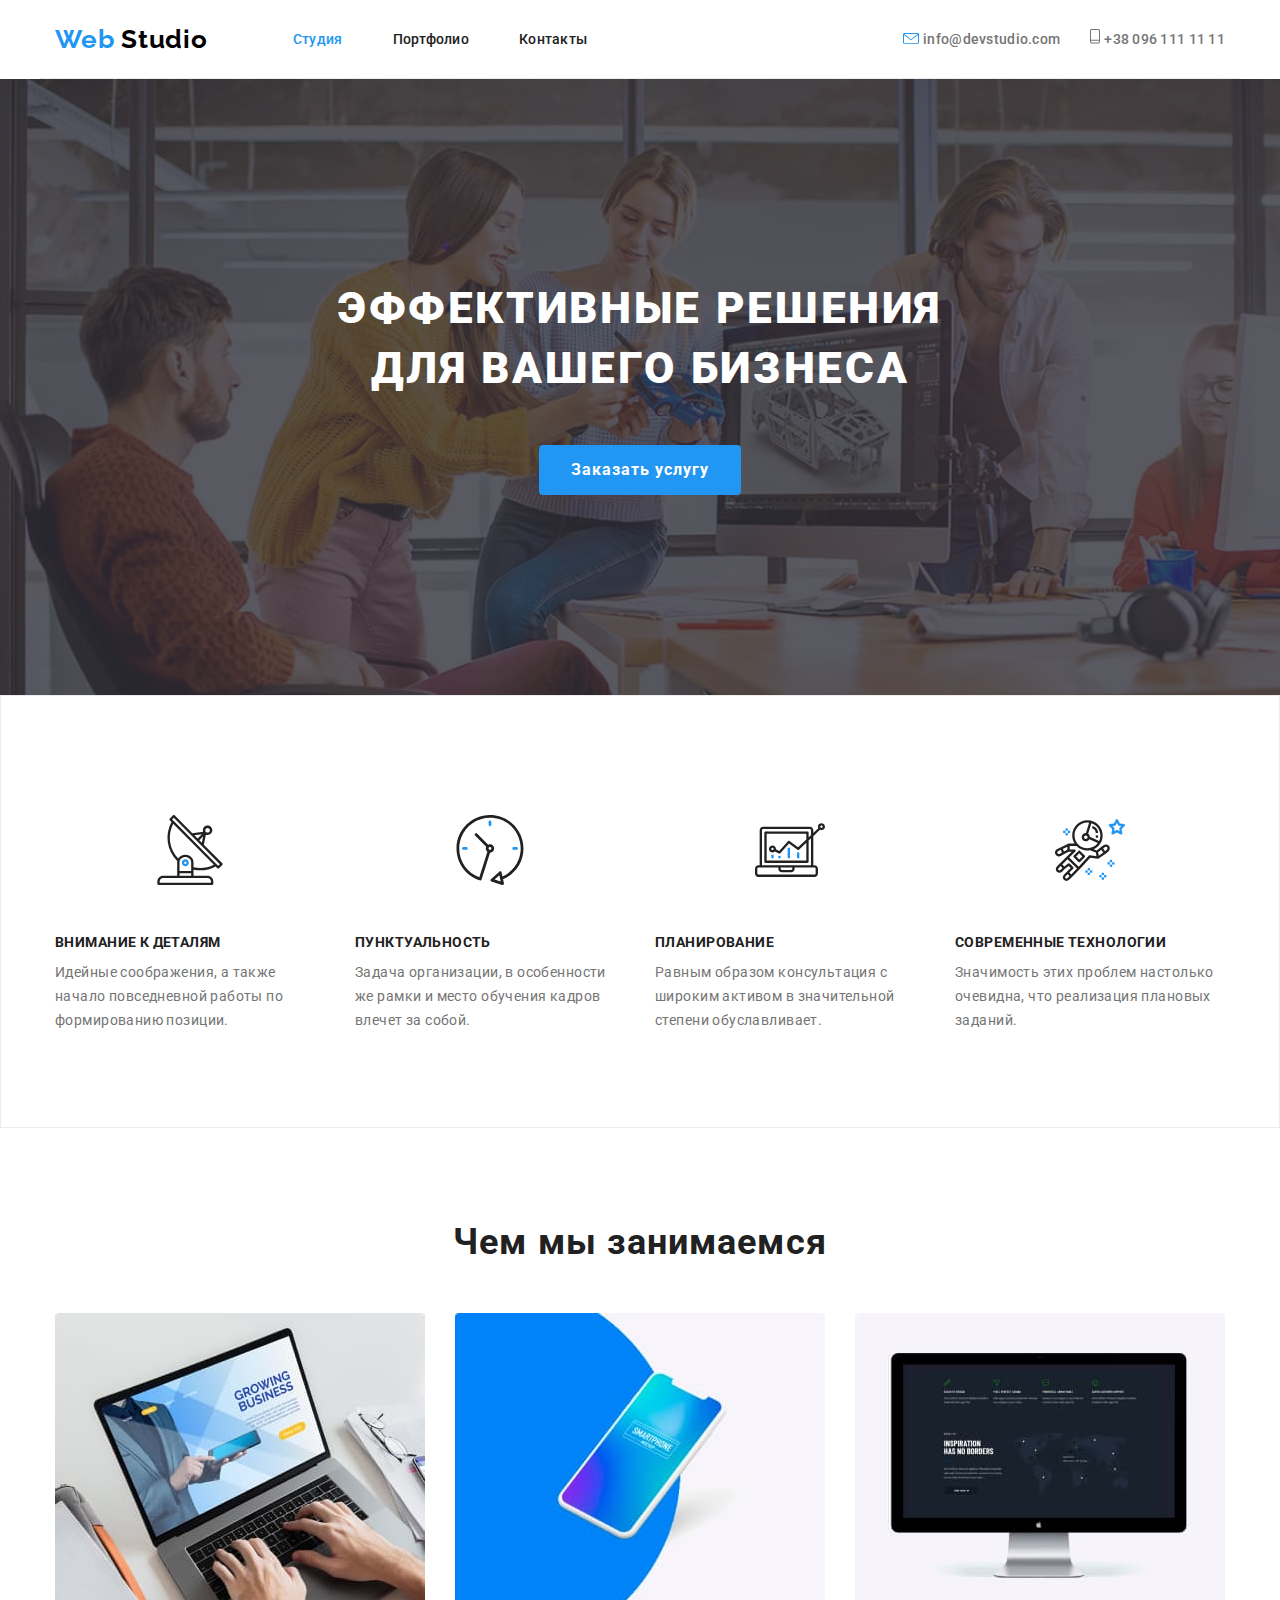
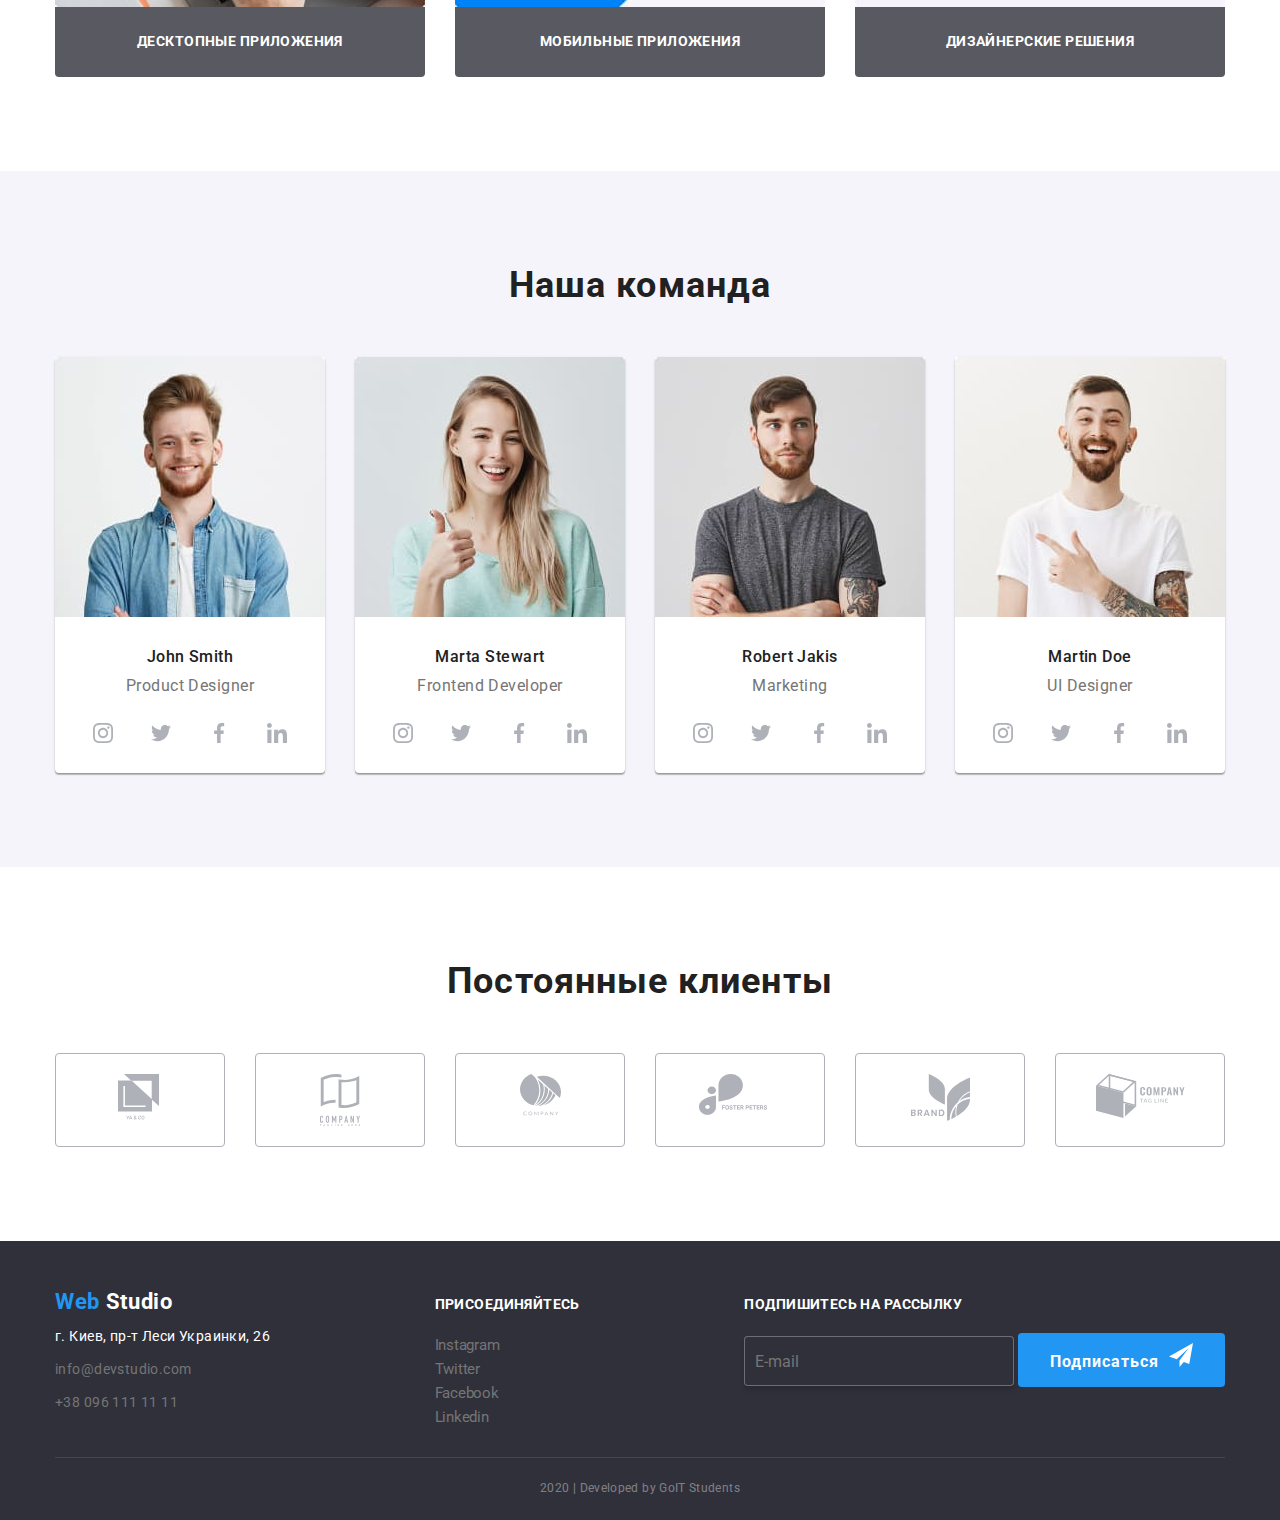
==== index.html @ fcef5c11 "Добавляет файлы" ====
<!DOCTYPE html>
<html lang="ru">
  <head>
    <meta charset="UTF-8" />
    <meta name="viewport" content="width=device-width, initial-scale=1.0" />
    <link
      href="https://fonts.googleapis.com/css2?family=Raleway:wght@700&family=Roboto:wght@400;500;700;900&display=swap"
      rel="stylesheet"
    />
    <link
      rel="stylesheet"
      href="https://cdnjs.cloudflare.com/ajax/libs/modern-normalize/0.6.0/modern-normalize.min.css"
    />
    <link rel="stylesheet" href="./css/common.css" />
    <link rel="stylesheet" href="./css/main.css" />
    <title>goit-markup-hw-02</title>
  </head>
  <body>
    <!-- Шапка сайта -->

    <header class="container page-header">
      <nav class="main-nav">
        <a href="./index.html" class="logo-head link"
          ><span class="logo-web">Web&nbsp</span
          ><span class="logo-nav">Studio</span></a
        >
        <!-- Контейнер с навигацией -->
        <ul class="site-nav list">
          <li class="item">
            <a href="./index.html" class="link current">Студия</a>
          </li>
          <li class="item">
            <a href="./portfolio.html" class="link">Портфолио</a>
          </li>
          <li class="item"><a href="" class="link">Контакты</a></li>
        </ul>
      </nav>

      <!-- Контейнер почта и телефон -->

      <ul class="cont-nav list">
        <li>
          <img src="./img/mailicon.svg" alt="иконка почты" />
          <a href="mailto" class="mail link">info@devstudio.com</a>
        </li>
        <li class="item">
          <img src="./img/phoneicon.svg" alt="иконка телефона" />
          <a href="tel:380961111111" class="phone link">+38 096 111 11 11</a>
        </li>
      </ul>
    </header>

    <main>
      <!-- Герой -->

      <section class="section hero">
        <div class="bg">
        <div class="container">
          <h1 class="hero-title">
            эффективные решения <br />
            для вашего бизнеса
          </h1>
          <a href="" class="button">Заказать услугу</a>
        </div>
      </section>

      <!-- Наши преимущества -->

      <section class="section advantage">
        <div class="container">
          <h2 class="visually-hidden">Наши преимущества</h2>
          <ul class="list">
            <li class="item">
              <img class="img" src="./img/antenna.svg" alt="Иконка антенна" />
              <h3 class="advantage-title">Внимание к деталям</h3>
              <p class="text">
                Идейные соображения, а также начало повседневной работы по
                формированию позиции.
              </p>
            </li>
            <li class="item">
              <img class="img" src="./img/clock.svg" alt="Иконка часы" />
              <h3 class="advantage-title">Пунктуальность</h3>
              <p class="text">
                Задача организации, в особенности же рамки и место обучения
                кадров влечет за собой.
              </p>
            </li>
            <li class="item">
              <img class="img" src="./img/diagram.svg" alt="Иконка диаграмма" />
              <h3 class="advantage-title">Планирование</h3>
              <p class="text">
                Равным образом консультация с широким активом в значительной
                степени обуславливает.
              </p>
            </li>
            <li class="item">
              <img class="img" src="./img/astronaut.svg" alt="Иконка астронавт" />
              <h3 class="advantage-title">Современные технологии</h3>
              <p class="text">
                Значимость этих проблем настолько очевидна, что реализация
                плановых заданий.
              </p>
            </li>
          </ul>
        </div>
        </div>
      </section>

      <!-- Чем мы занимаемся -->

      <section class="section doing">
        <div class="container doing">
          <h2>Чем мы занимаемся</h2>
          <ul class="list">
            <li class="item">
              <img
                src="./img/nout.jpg"
                alt="Ноутбук"
                width="370"
                height="294"
              />
              <p class="doing-text">Десктопные приложения</p>
            </li>
            <li class="item">
              <img
                src="./img/mobile.jpg"
                alt="Мобильный телефон"
                width="370"
                height="294"
              />
              <p class="doing-text">Мобильные приложения</p>
            </li>
            <li class="item">
              <img
                src="./img/comp.jpg"
                alt="Монитор компьютера"
                width="370"
                height="294"
              />
              <p class="doing-text">Дизайнерские решения</p>
            </li>
          </ul>
        </div>
      </section>

      <!-- Наша команда -->

      <section class="section team">
        <div class="container">
          <h2>Наша команда</h2>
          <ul class="list">
            <!-- John Smith -->
            <li class="item">
              <img
                src="./img/team-card-1.jpg"
                alt="Фото члена команды"
                width="270"
                height="260"
              />
              <h3 class="team-title">John Smith</h3>
              <p class="team-position">Product Designer</p>
              <ul class="list icon">
                <li>
                  <a href="instagram.com">
                    <img class="svg" src="./img/instagram.svg" alt="Иконка Инстаграм" />
                  </a>
                </li>
                <li>
                  <a href="twitter.com">
                    <img class="svg" src="./img/twitter.svg" alt="Иконка Твиттер" />
                  </a>
                </li>
                <li>
                  <a href="facebook.com">
                    <img class="svg" src="./img/facebook.svg" alt="Иконка Фейсбук" />
                  </a>
                </li>
                <li>
                  <a href="linkedin.com">
                    <img class="svg" src="./img/linkedin.svg" alt="Иконка Линкдин" />
                  </a>
                </li>
              </ul>
            </li>

            <!-- Marta Stewart -->
            <li class="item">
              <img
                src="./img/team-card-2.jpg"
                alt="Фото члена команды"
                width="270"
                height="260"
              />
              <h3 class="team-title">Marta Stewart</h3>
              <p class="team-position">Frontend Developer</p>
              <ul class="list icon">
                <li>
                  <a href="instagram.com">
                    <img class="svg" src="./img/instagram.svg" alt="Иконка Инстаграм" />
                  </a>
                </li>
                <li>
                  <a href="twitter.com">
                    <img class="svg" src="./img/twitter.svg" alt="Иконка Твиттер" />
                  </a>
                </li>
                <li>
                  <a href="facebook.com">
                    <img class="svg" src="./img/facebook.svg" alt="Иконка Фейсбук" />
                  </a>
                </li>
                <li>
                  <a href="linkedin.com">
                    <img class="svg" src="./img/linkedin.svg" alt="Иконка Линкдин" />
                  </a>
                </li>
              </ul>
            </li>

            <!-- Robert Jakis -->
            <li class="item">
              <img
                src="./img/team-card-3.jpg"
                alt="Фото члена команды"
                width="270"
                height="260"
              />
              <h3 class="team-title">Robert Jakis</h3>
              <p class="team-position">Marketing</p>
              <ul class="list icon">
                <li>
                  <a href="instagram.com">
                    <img class="svg" src="./img/instagram.svg" alt="Иконка Инстаграм" />
                  </a>
                </li>
                <li>
                  <a href="twitter.com">
                    <img class="svg" src="./img/twitter.svg" alt="Иконка Твиттер" />
                  </a>
                </li>
                <li>
                  <a href="facebook.com">
                    <img class="svg" src="./img/facebook.svg" alt="Иконка Фейсбук" />
                  </a>
                </li>
                <li>
                  <a href="linkedin.com">
                    <img class="svg" src="./img/linkedin.svg" alt="Иконка Линкдин" />
                  </a>
                </li>
              </ul>
            </li>

            <!-- Martin Doe -->
            <li class="item">
              <img
                src="./img/team-card-4.jpg"
                alt="Фото члена команды"
                width="270"
                height="260"
              />
              <h3 class="team-title">Martin Doe</h3>
              <p class="team-position">UI Designer</p>
              <ul class="list icon">
                <li>
                  <a href="http://instagram.com/">
                    <img class="svg" src="./img/instagram.svg" alt="Иконка Инстаграм" />
                  </a>
                </li>
                <li>
                  <a href="http://twitter.com/">
                    <img class="svg" src="./img/twitter.svg" alt="Иконка Твиттер" />
                  </a>
                </li>
                <li>
                  <a href="http://facebook.com/">
                    <img class="svg" src="./img/facebook.svg" alt="Иконка Фейсбук" />
                  </a>
                </li>
                <li>
                  <a href="http://linkedin.com/" class="link">
                    <img class="svg" src="./img/linkedin.svg" alt="Иконка Линкдин" />
                  </a>
                </li>
              </ul>
            </li>
          </ul>
        </div>
      </section>

      <!-- Постоянные клиенты -->
      <section class="section customer">
        <div class="container">
          <h2>
            Постоянные клиенты
          </h2>
          <ul class="list">
            <li>
              <a href="" class="link">
                <img
                  src="./img/customer-logo-1.svg"
                  alt="клиент первый"
                  class="img"
                />
              </a>
            </li>
            <li>
              <a href="">
                <img
                  src="./img/customer-logo-2.svg"
                  alt="клиент второй"
                  class="img"
                />
              </a>
            </li>
            <li>
              <a href="">
                <img
                  src="./img/customer-logo-3.svg"
                  alt="клиент третий"
                  class="img"
                />
              </a>
            </li>
            <li>
              <a href="">
                <img
                  src="./img/customer-logo-4.svg"
                  alt="клиент четвертый"
                  class="img"
                />
              </a>
            </li>
            <li>
              <a href="">
                <img
                  src="./img/customer-logo-5.svg"
                  alt="клиент пятый"
                  class="img"
                />
              </a>
            </li>
            <li>
              <a href="">
                <img
                  src="./img/customer-logo-6.svg"
                  alt="клиент шестой"
                  class="img"
                />
              </a>
            </li>
          </ul>
        </div>
      </section>
    </main>

    <!-- Футер -->
    <footer class="page-footer">
      <div class="container info">
        <div class="foot-child">
          <a href="./index.html" class="logo-foot link"
            ><span class="logo-web">Web&nbsp</span
            ><span class="logo-foot">Studio</span></a
          >

          <!-- Контактная информация -->

          <address class="address company">
            г. Киев, пр-т Леси Украинки, 26
          </address>
          <address class="address">
            <a href="mailto" class="link mail">info@devstudio.com</a> <br />
            <a href="tel:380961111111" class="link tel">+38 096 111 11 11</a>
          </address>
        </div>

        <div class="foot-link">
          
          <b>присоединяйтесь</b>
          <!-- Соц ссылки -->
          <div class="social">
            <ul class="list">
              <li>
                <a
                  href="http://instagram.com/"
                  aria-label="Ссылка на instagram"
                  class="link"
                  >Instagram</a
                >
              </li>
              <li>
                <a
                  href="http://twitter.com/"
                  aria-label="Ссылка на twitter"
                  class="link"
                  >Twitter</a
                >
              </li>
              <li>
                <a
                  href="http://facebook.com/"
                  aria-label="Ссылка на facebook"
                  class="link"
                  >Facebook</a
                >
              </li>
              <li>
                <a
                  href="http://linkedin.com/"
                  aria-label="Ссылка на linkedin"
                  class="link"
                  >Linkedin</a
                >
              </li>
            </ul>
          </div>
        </div>
        <div class="foot-follow">
          <b>подпишитесь на рассылку</b><br />
          <input type="text" class="input" placeholder="  E-mail" />
          <a href="" class="button primary">Подписаться<img class="img-btn" src="./img/icon/icon-send.svg" alt=""></a>
        </div>
      </div>

      <!-- Копирайт -->
      <div class="container">
        <p class="copyrigyt">2020 | Developed by GoIT Students</p>
      </div>
    </footer>
  </body>
</html>
---- css/common.css ----
:root {
  --primery-text-color: #757575;
  --title-text-color: #212121;
  --accent-text-color: #2196f3;
  --primary-white-color: #ffffff;
  --foot-primery-color: #2f303a;
  --color-bg-child: #f5f4fa;
}

body {
  margin: 0;
  font-family: 'Roboto', sans-serif;
  background-color: var(--primary-white-color);
  color: var(--primery-text-color);
}

/* Утилиты */
/* 
img {
  display: block;
  max-width: 100%;
  height: auto;
} */

.list {
  list-style: none;
  margin: 0;
  padding: 0;
}

.link {
  text-decoration: none;
  color: var(--primery-text-color);
}

.container {
  margin-left: auto; /*центрирование блока навигации*/
  margin-right: auto; /*центрирование блока навигации*/
  width: 1200px; /*задаем размер блока 1170 согласно сетки с дизайна + учитываем отступы слева и справа по 15px*/
  padding-left: 15px;
  padding-right: 15px;

  /* outline: 2px solid tomato; */
}

.visually-hidden {
  position: absolute !important;
  clip: rect(1px 1px 1px 1px); /* IE6, IE7 */
  clip: rect(1px, 1px, 1px, 1px);
  padding: 0 !important;
  border: 0 !important;
  height: 1px !important;
  width: 1px !important;
  overflow: hidden;
}

/* Шапка сайта */

.page-header {
  display: flex;
  justify-content: space-between;
  background-color: var(--primary-white-color);

  border-bottom: 1px solid #ececec;
}

/* Логотип */
.logo {
  letter-spacing: 0.03em;
}

.logo-head {
  font-family: 'Raleway', sans-serif;
  font-weight: 700;
  font-size: 26px;
  line-height: 1.19;
  text-decoration: none;
  letter-spacing: 0.03em;
}

.logo-foot {
  margin-bottom: 10px;

  font-weight: 700;
  font-size: 22px;
  line-height: 1.18;
  letter-spacing: 0.03em;
}

.logo-web {
  color: #2196f3;
}

.logo-nav {
  color: #000000;
}

/* main container */
.main-nav {
  display: flex;
  align-items: center;
}

/* Навигация сайта */
.site-nav {
  display: flex;
  margin-left: 85px;
}

.cont-nav {
  display: flex;
  margin-left: auto;
  align-items: center;
}

.cont-nav > .item {
  margin-left: 30px;
}

.site-nav .item + .item {
  /* для применения св-ва только тем элементам у которых есть сосед сверху (согласно списка Li в разметке html */
  margin-left: 50px;
  /* outline: 2px solid tomato; */
}

/* можно применить правило новее
.site-nav .item:not(:last-chaild)
margin-left: 50px; */

.site-nav .link {
  display: block; /* вертикальная геометрия не работает в строчных эл., поэтому делаем эл. строчно-блочным или блочным как в нашем случае */
  padding-top: 32px;
  padding-bottom: 32px;
  font-weight: 500;
  font-size: 14px;
  line-height: 1;
  letter-spacing: 0.02em;
  color: var(--title-text-color);
}

.site-nav .link.current {
  color: var(--accent-text-color);
}

.site-nav .link:hover,
.site-nav .link:focus,
.cont-nav .link:hover,
.cont-nav .link:focus,
.address > .link:hover,
.address > .link:focus,
.foot-link .link:hover,
.foot-link .link:focus {
  color: var(--accent-text-color);
}

.cont-nav .link {
  font-weight: 500;
  font-size: 14px;
  line-height: 1.14;
  letter-spacing: 0.02em;
}

/* Футер */

.page-footer {
  min-height: 253px;
  background-color: var(--foot-primery-color);
  color: var(--primary-white-color);
}

.page-footer .container.info {
  display: flex;
  align-items: baseline;
  justify-content: space-between;
  padding-top: 48px;
  padding-bottom: 28px;
}

.page-footer .address {
  font-size: 14px;
  line-height: 1.71;
  letter-spacing: 0.03em;
}

.logo-foot {
  color: var(--primary-white-color);
}

.logo-foot.link {
  display: inline-block;
  margin-bottom: 10px;
}

.address.company {
  margin-bottom: 9px;
  font-family: inherit;
  font-style: normal;
}

.address .link {
  font-family: inherit;
  font-style: normal;
  font-weight: 400;
  font-size: 14px;
  line-height: 1.71;

  letter-spacing: 0.03em;
}

.address .link.mail {
  display: inline-block;
  margin-bottom: 9px;
}

.page-footer b {
  display: inline-block;
  margin-bottom: 21px;
  text-transform: uppercase;
  font-size: 14px;
  line-height: 1ю14;
  letter-spacing: 0.03em;
}

.input {
  padding-top: 18px;
  padding-bottom: 18px;
  width: 270px;
  height: 50px;
  border: 1px solid rgba(255, 255, 255, 0.3);
  box-sizing: border-box;
  box-shadow: 0px 4px 4px rgba(0, 0, 0, 0.15);
  border-radius: 4px;

  background-color: var(--foot-primery-color);
}

.page-footer h3 {
  font-weight: 700;
  font-size: 15px;
  line-height: 1.6;
  letter-spacing: -0.015em;
  color: var(--primary-white-color);
}

.page-footer .list {
  font-size: 15px;
  line-height: 1.6;
  letter-spacing: -0.015em;
  color: var(--primary-white-color);
}

.button.primary {
  display: inline-block;
  min-width: 200px;
  border-radius: 4px;
  padding: 10px 32px;
  text-align: center;

  color: var(--primary-white-color);
  background-color: var(--accent-text-color);

  text-decoration: none;
  font-weight: 700;
  font-size: 16px;
  line-height: 1.87;
  letter-spacing: 0.06em;
}

.foot-follow .img-btn {
  margin-left: 10px;
}

.copyrigyt {
  margin-top: 0;
  margin-bottom: 0;
  padding-top: 18px;
  padding-bottom: 20px;
  border-top: 1px solid rgba(255, 255, 255, 0.1);
  text-align: center;
  font-size: 12px;
  line-height: 2;
  letter-spacing: 0.03em;
  color: rgba(255, 255, 255, 0.4);
}

/* .button.secondary {
  text-decoration-line: none;
  color: var(--primary-white-color);
} */
---- css/main.css ----
/* цвет основной + телефон в шапке #757575 */
/* цвет заголовков #212121 */
/* акцент #2196F3 */
/* белый #FFFFFF */
/* телефон, почта футер rgba(255, 255, 255, 0.6) */

:root {
  --primery-text-color: #757575;
  --title-text-color: #212121;
  --accent-text-color: #2196f3;
  --primary-white-color: #ffffff;
  --color-bg-child: #f5f4fa;
}

.section {
  padding-top: 94px;
  padding-bottom: 94px;
}
/* Герой */

.section.hero {
  padding-top: 0;
  padding-bottom: 0;
  background-image: url(../img/hero/hero-img.jpg);
  background-size: cover;
}

.bg {
  background-color: rgba(47, 48, 58, 0.8);
}

.hero {
  background-color: rgb(198, 198, 199);
  text-align: center;
}

.hero-title {
  margin-top: 0;
  margin-bottom: 46px;
  padding-top: 200px;

  color: var(--primary-white-color);

  text-transform: uppercase;
  font-weight: 900;
  font-size: 44px;
  line-height: 1.36;
  letter-spacing: 0.06em;
}

.hero .button {
  display: inline-block;
  margin-bottom: 200px;
  min-width: 200px;
  padding: 10px 32px;
  text-align: center;

  color: var(--primary-white-color);
  background-color: var(--accent-text-color);
  border-radius: 4px;

  text-decoration: none;
  font-weight: 700;
  font-size: 16px;
  line-height: 1.88;
  letter-spacing: 0.06em;
}

/* Наши преимущества */

.section.advantage {
  border: 1px solid #ececec;
}

.advantage .img {
  display: block;
  /* margin-left: auto;
  margin-right: auto; */

  padding-top: 25px;
  padding-right: 100px;
  padding-bottom: 20px;
  padding-left: 100px;

  margin-bottom: 30px;
}

.advantage .list {
  display: flex;
}

.advantage .item {
  margin-right: 30px;
  width: calc((100% - 90px) / 4);
}

.advantage .item:nth-child(4n) {
  margin-right: 0;
}

.advantage .item:nth-child(4n) {
  margin-bottom: 0;
}

.section h2 {
  margin-top: 0;
  margin-bottom: 50px;
  font-weight: 700;
  font-size: 36px;
  line-height: 1.16;
  text-align: center;
  letter-spacing: 0.03em;
  color: var(--title-text-color);
}

.advantage-title {
  margin-top: 0;
  margin-bottom: 10px;
  font-weight: 700;
  font-size: 14px;
  line-height: 1.14;
  letter-spacing: 0.03em;
  text-transform: uppercase;
  color: var(--title-text-color);
}

.advantage p {
  margin-top: 0;
  margin-bottom: 0;
  font-weight: 400;
  font-size: 14px;
  line-height: 1.71;
  letter-spacing: 0.03em;
}

/* Чем мы занимаемся */

.doing .list {
  display: flex;
}

.doing .item {
  margin-right: 30px;
  width: calc((100% - 60px) / 3);
  text-align: center;
}

.doing .item:nth-child(3n) {
  margin-right: 0;
}

.doing .item:nth-child(3n) {
  margin-bottom: 0;
}

.doing img {
  display: block; /* занимает местопо ширине родителя-блока, пропадает 4px снизу картинки */
}

.doing-text {
  margin: 0;
  padding: 27px;
  background: rgba(47, 48, 58, 0.8);
  border-radius: 0px 0px 4px 4px;
  font-weight: 700;
  font-size: 14px;
  line-height: 1.14;
  text-align: center;
  letter-spacing: 0.03em;
  text-transform: uppercase;

  color: var(--primary-white-color);
}

/* Наша команда */

.section.team {
  background-color: var(--color-bg-child);
}

.team .list {
  display: flex;
  justify-content: space-between;
}

.team img {
  display: block; /* занимает местопо ширине родителя-блока, пропадает 4px снизу картинки */
  margin-bottom: 30px;
}

.team .item {
  background-color: var(--primary-white-color);
  border-radius: 4px;
  box-shadow: 0px 2px 1px rgba(0, 0, 0, 0.2), 0px 1px 1px rgba(0, 0, 0, 0.14),
    0px 1px 3px rgba(0, 0, 0, 0.12);
}

.team-title {
  margin-top: 0;

  margin-bottom: 10px;
  font-weight: 500;
  font-size: 16px;
  line-height: 1.19;
  letter-spacing: 0.03em;
  color: var(--title-text-color);
  text-align: center;
}

.team-position {
  margin: 0;
  margin-bottom: 28px;
  font-weight: 400;
  font-size: 16px;
  line-height: 1.19;
  letter-spacing: 0.03em;
  text-align: center;
  color: var(--primery-text-color);
}

.team .list.icon {
  justify-content: space-evenly;
}

.team .list .svg:hover {
  filter: invert(39%) sepia(57%) saturate(200%) saturate(200%) saturate(200%)
    saturate(200%) saturate(200%) saturate(147.75%) hue-rotate(202deg)
    brightness(97%) contrast(96%);
}

/* Постоянные клиенты */
.customer .list {
  display: flex;
  justify-content: space-evenly;
}

.customer li {
  margin-right: 30px;
  width: calc((100% - 60px) / 6);
  border: 1px solid #afb1b8;
  box-sizing: border-box;
  border-radius: 4px;
}

.customer li:nth-child(6n) {
  margin-right: 0;
}
.customer .img {
  display: block;
  margin-left: auto;
  margin-right: auto;
  padding-top: 20px;
  padding-bottom: 20px;
}

.customer .img:hover {
  filter: invert(39%) sepia(57%) saturate(200%) saturate(200%) saturate(200%)
    saturate(200%) saturate(200%) saturate(147.75%) hue-rotate(202deg)
    brightness(97%) contrast(96%);
}

.customer li:hover,
.customer li:focus {
  border: 1px solid var(--accent-text-color);
}
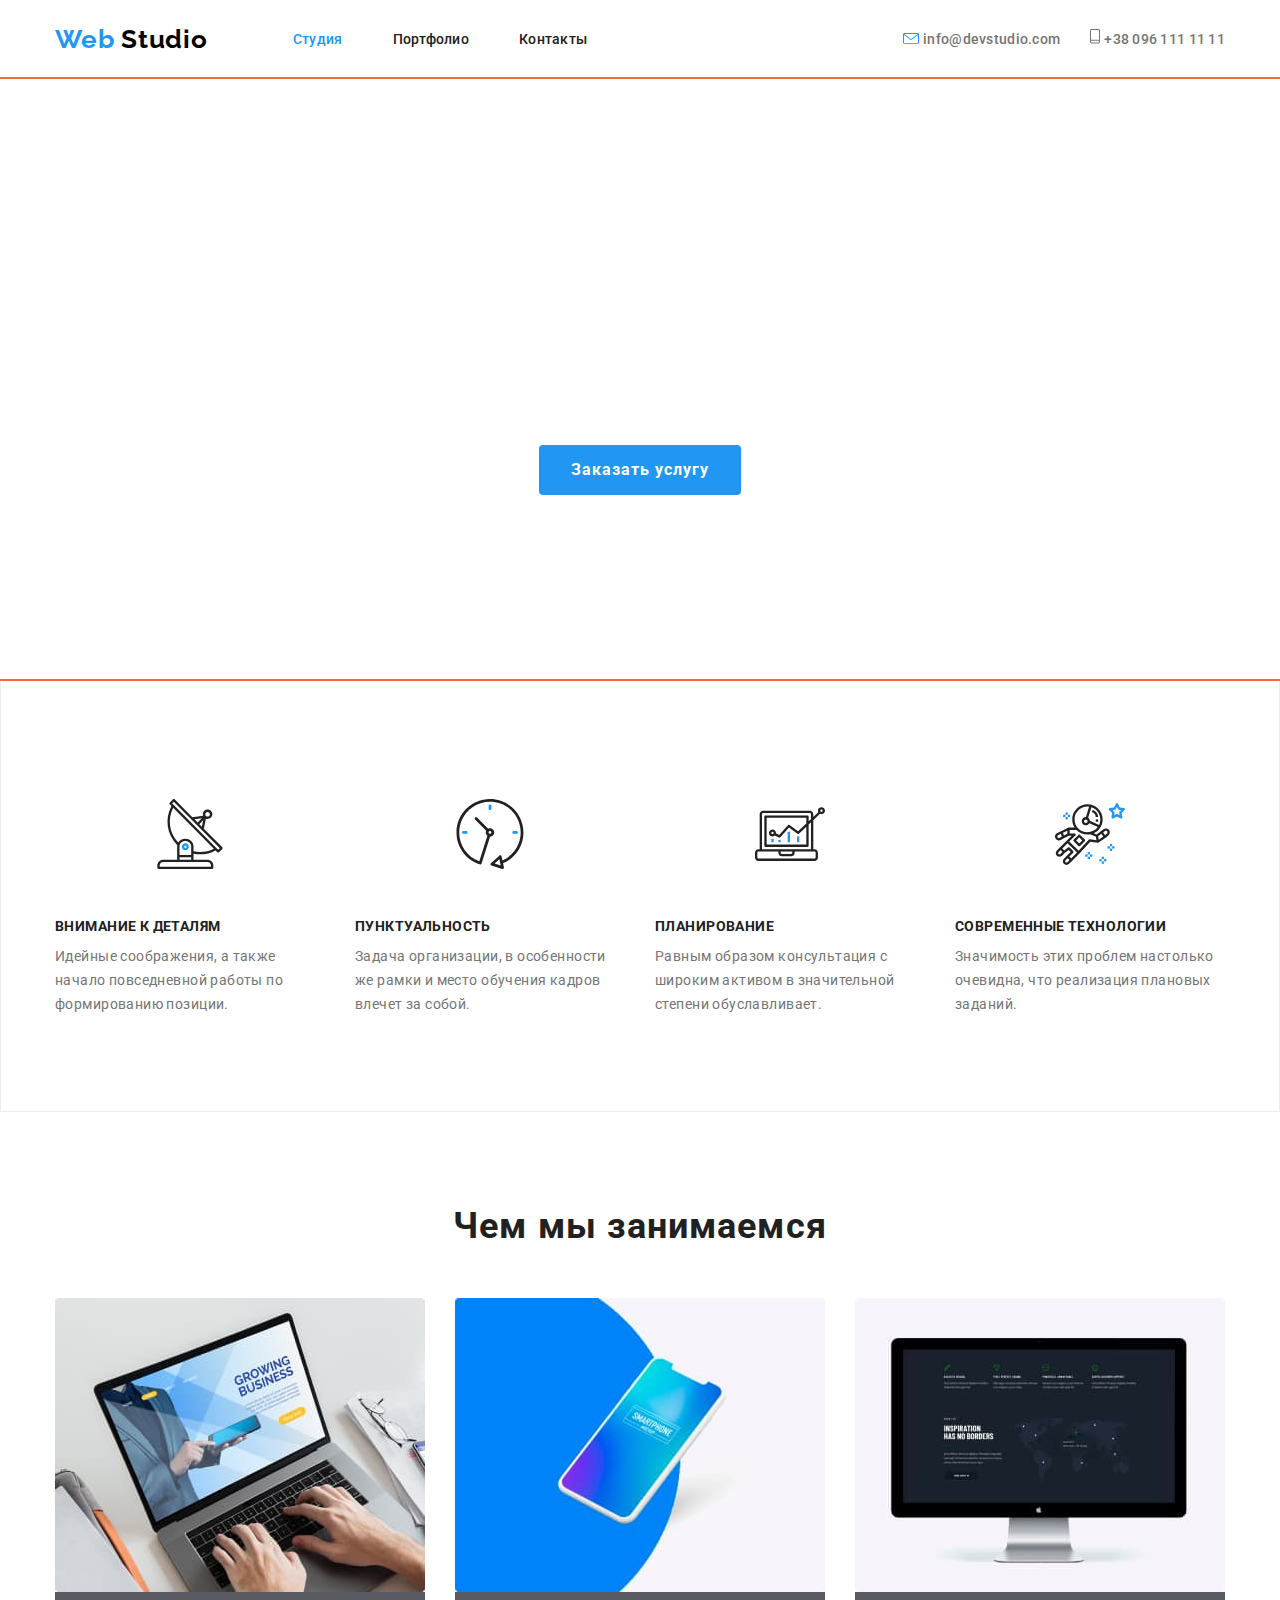
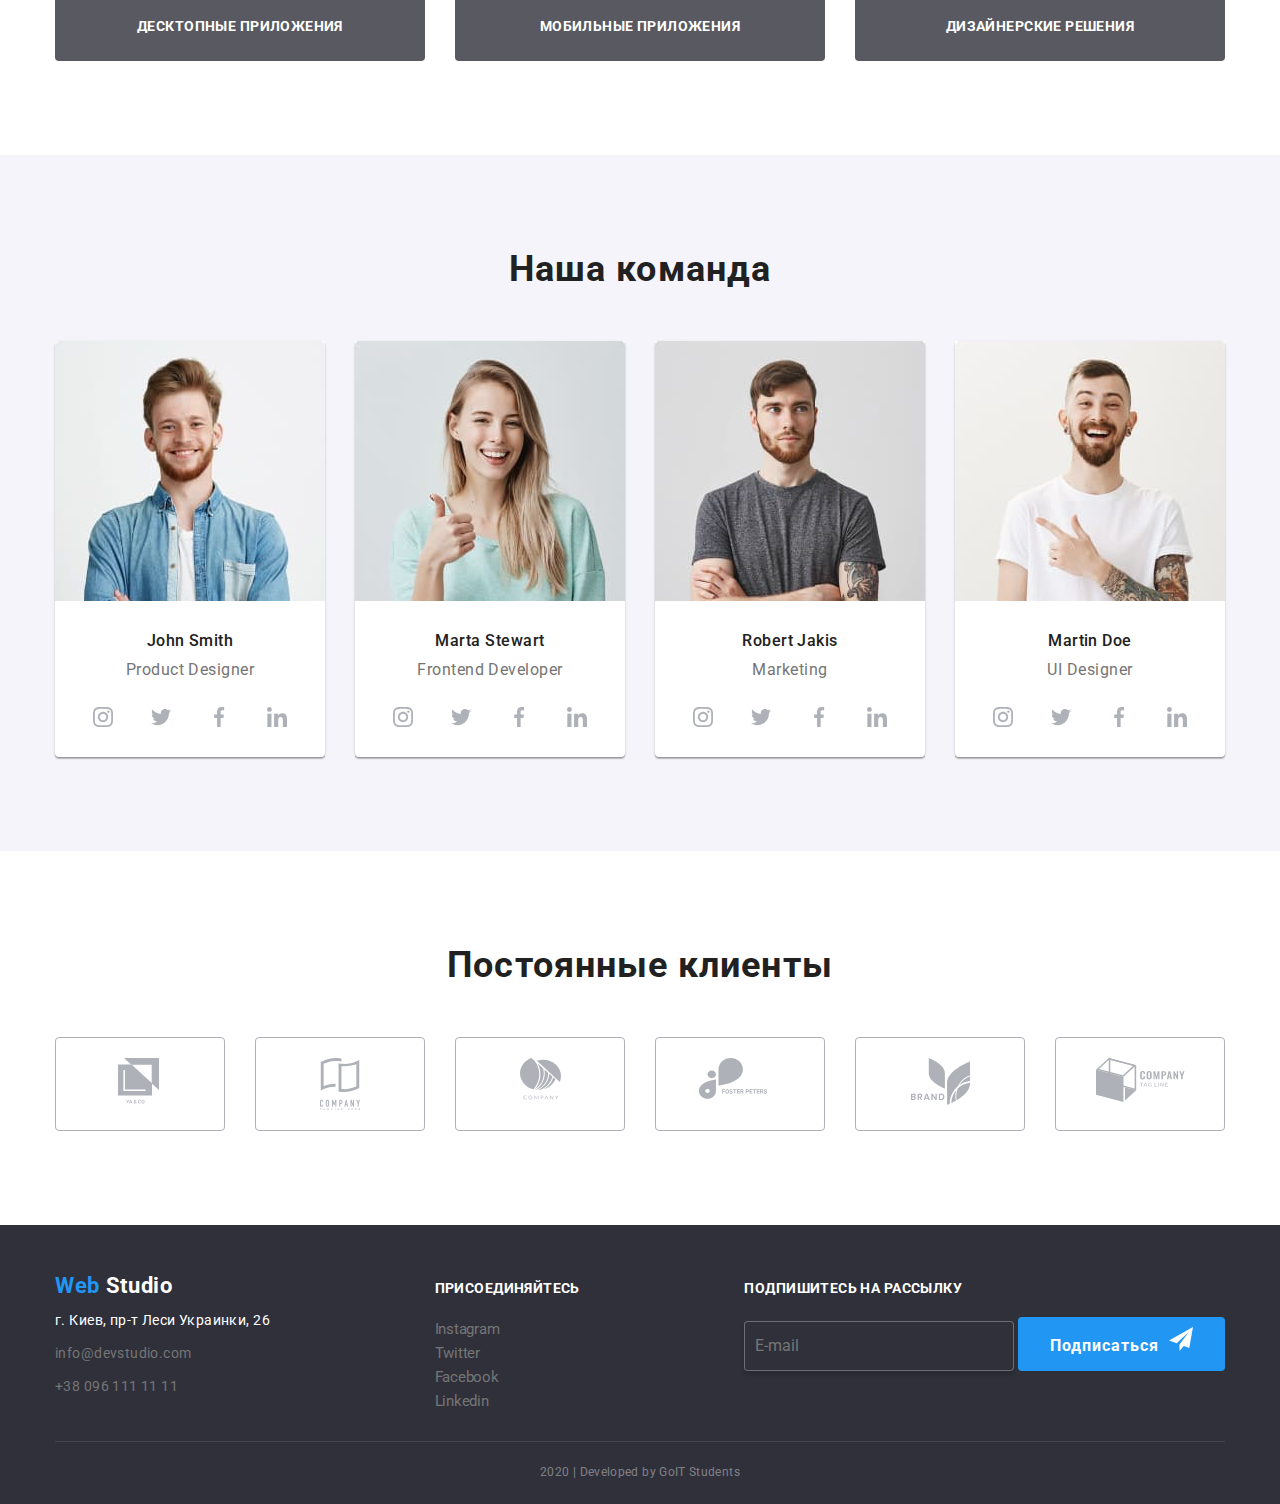
==== commit bfc15d88: "Добавляет фон героя" ====
--- a/index.html
+++ b/index.html
@@ -54,14 +54,13 @@
       <!-- Герой -->
 
       <section class="section hero">
-        <div class="bg">
-        <div class="container">
-          <h1 class="hero-title">
+        <div class="overley">
+        <h1 class="hero-title">
             эффективные решения <br />
             для вашего бизнеса
           </h1>
           <a href="" class="button">Заказать услугу</a>
-        </div>
+          </div>
       </section>
 
       <!-- Наши преимущества -->
--- a/css/common.css
+++ b/css/common.css
@@ -10,7 +10,7 @@
 body {
   margin: 0;
   font-family: 'Roboto', sans-serif;
-  background-color: var(--primary-white-color);
+  /* background-color: var(--primary-white-color); */
   color: var(--primery-text-color);
 }
 
--- a/css/main.css
+++ b/css/main.css
@@ -21,16 +21,39 @@
 .section.hero {
   padding-top: 0;
   padding-bottom: 0;
-  background-image: url(../img/hero/hero-img.jpg);
+}
+
+.hero > .overley {
+  height: 600px;
+  max-width: 1600px;
+  margin-left: auto;
+  margin-right: auto;
+  outline: 2px solid tomato;
+
+  background-image: rgba(47, 48, 58, 0.8), url('../img/hero/hero-img.jpg');
+  background-repeat: no-repeat;
+  background-position: center;
   background-size: cover;
 }
-
-.bg {
-  background-color: rgba(47, 48, 58, 0.8);
-}
+/* .hero > .overley {
+  max-width: 1600px;
+  height: 480px;
+  margin-left: auto;
+  margin-right: auto;
+  outline: 1px solid black;
+  background-image: linear-gradient(
+      to right,
+      rgba(255, 0, 0, 0.2),
+      rgba(0, 255, 0, 0.2)
+    ),
+    url('../img/hero/hero-img.jpg');
+
+  background-repeat: no-repeat;
+  background-position: center;
+  background-size: cover;
+} */
 
 .hero {
-  background-color: rgb(198, 198, 199);
   text-align: center;
 }
 
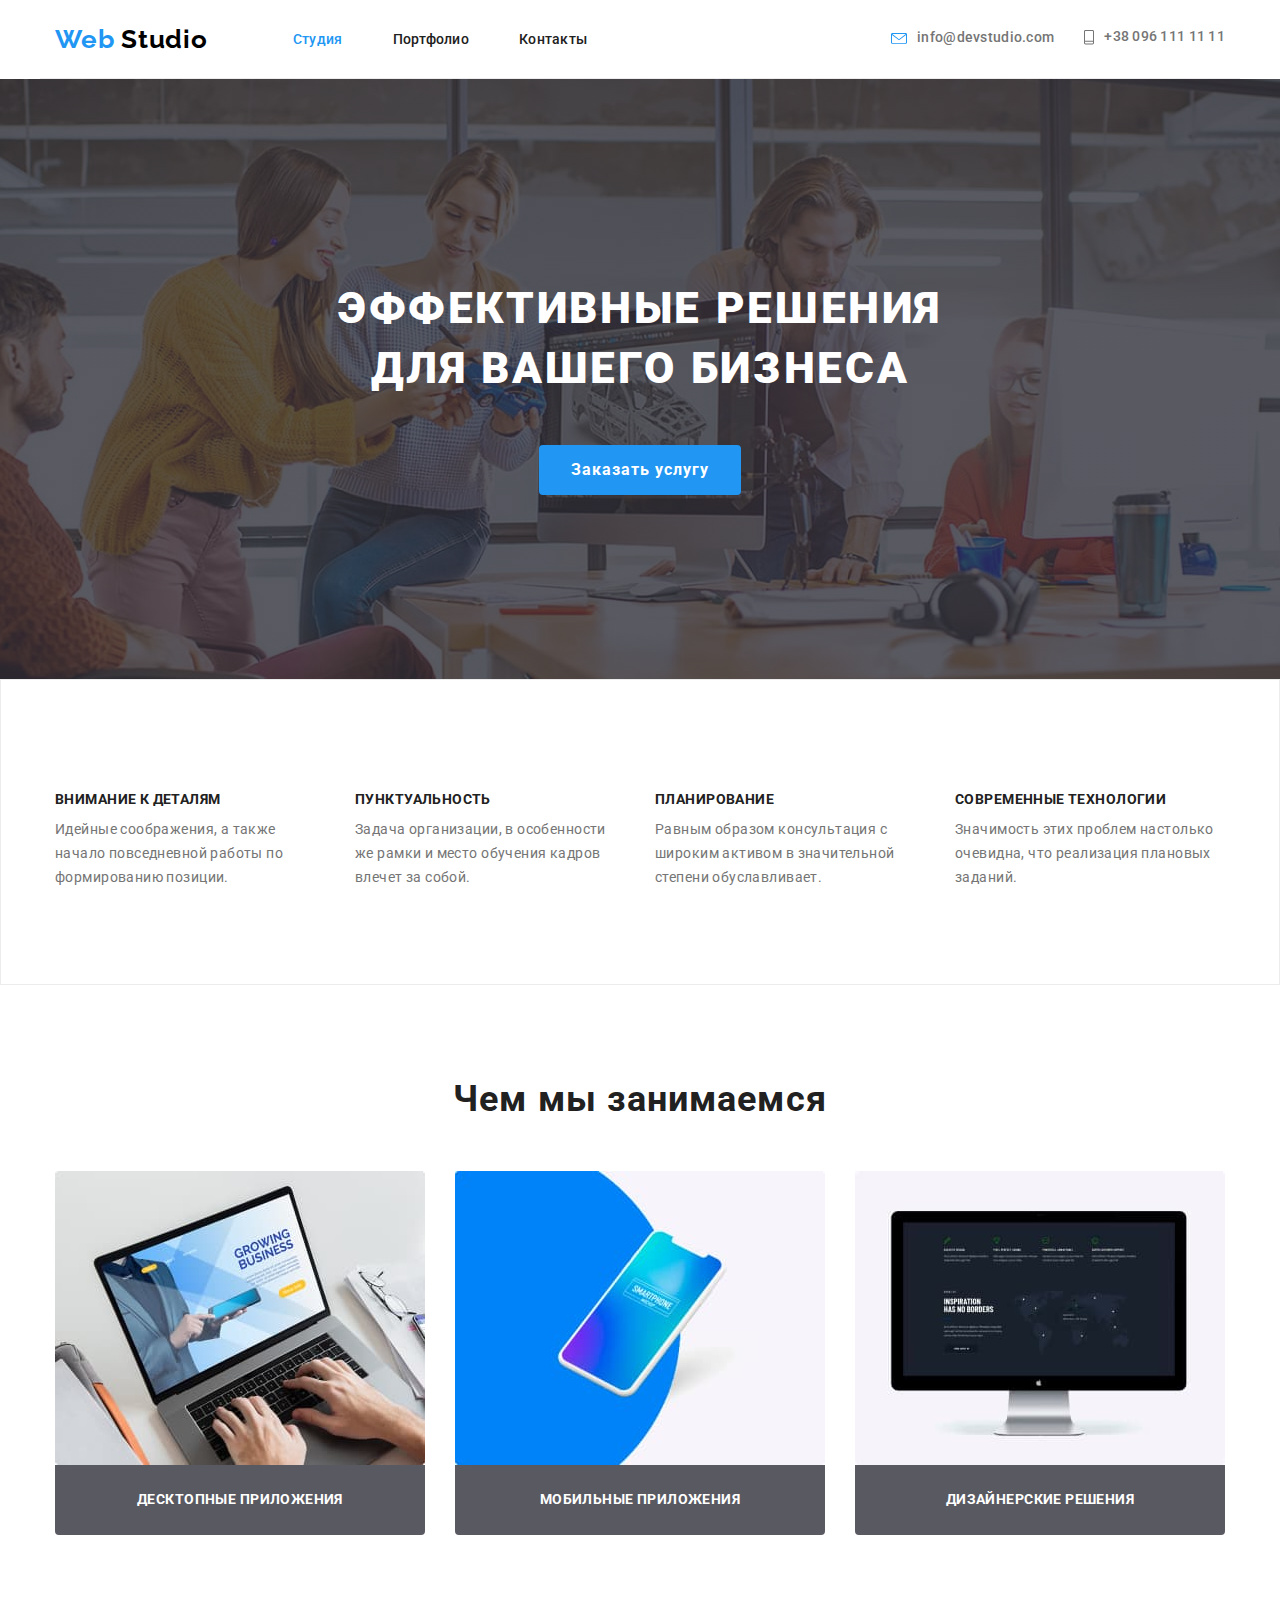
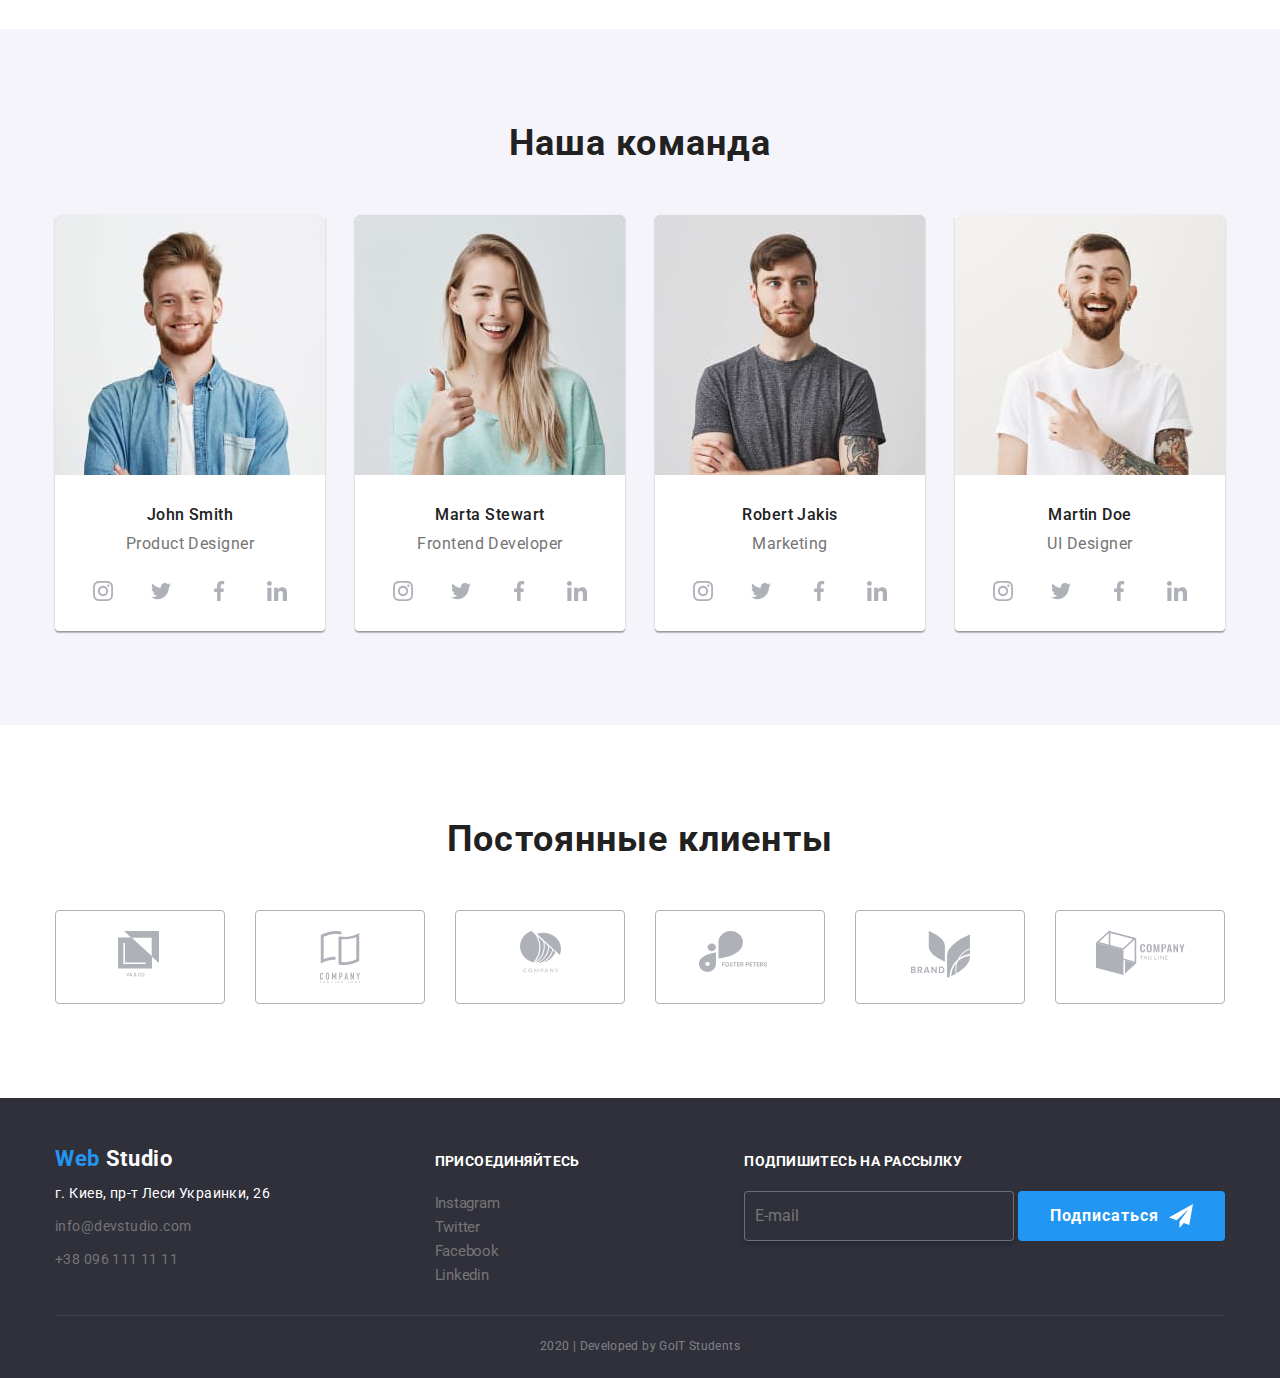
==== commit 276aad73: "Добавляет иконки навигации" ====
--- a/index.html
+++ b/index.html
@@ -40,11 +40,11 @@
 
       <ul class="cont-nav list">
         <li>
-          <img src="./img/mailicon.svg" alt="иконка почты" />
+          <!-- <img src="./img/mailicon.svg" alt="иконка почты" /> -->
           <a href="mailto" class="mail link">info@devstudio.com</a>
         </li>
         <li class="item">
-          <img src="./img/phoneicon.svg" alt="иконка телефона" />
+          <!-- <img src="./img/phoneicon.svg" alt="иконка телефона" /> -->
           <a href="tel:380961111111" class="phone link">+38 096 111 11 11</a>
         </li>
       </ul>
@@ -69,32 +69,32 @@
         <div class="container">
           <h2 class="visually-hidden">Наши преимущества</h2>
           <ul class="list">
-            <li class="item">
-              <img class="img" src="./img/antenna.svg" alt="Иконка антенна" />
+            <li class="item attention">
+              <!-- <img class="img" src="./img/antenna.svg" alt="Иконка антенна" /> -->
               <h3 class="advantage-title">Внимание к деталям</h3>
               <p class="text">
                 Идейные соображения, а также начало повседневной работы по
                 формированию позиции.
               </p>
             </li>
-            <li class="item">
-              <img class="img" src="./img/clock.svg" alt="Иконка часы" />
+            <li class="item punctual">
+              <!-- <img class="img" src="./img/clock.svg" alt="Иконка часы" /> -->
               <h3 class="advantage-title">Пунктуальность</h3>
               <p class="text">
                 Задача организации, в особенности же рамки и место обучения
                 кадров влечет за собой.
               </p>
             </li>
-            <li class="item">
-              <img class="img" src="./img/diagram.svg" alt="Иконка диаграмма" />
+            <li class="item planning">
+              <!-- <img class="img" src="./img/diagram.svg" alt="Иконка диаграмма" /> -->
               <h3 class="advantage-title">Планирование</h3>
               <p class="text">
                 Равным образом консультация с широким активом в значительной
                 степени обуславливает.
               </p>
             </li>
-            <li class="item">
-              <img class="img" src="./img/astronaut.svg" alt="Иконка астронавт" />
+            <li class="item technologies">
+              <!-- <img class="img" src="./img/astronaut.svg" alt="Иконка астронавт" /> -->
               <h3 class="advantage-title">Современные технологии</h3>
               <p class="text">
                 Значимость этих проблем настолько очевидна, что реализация
@@ -418,7 +418,7 @@
         <div class="foot-follow">
           <b>подпишитесь на рассылку</b><br />
           <input type="text" class="input" placeholder="  E-mail" />
-          <a href="" class="button primary">Подписаться<img class="img-btn" src="./img/icon/icon-send.svg" alt=""></a>
+          <a href="" class="button primary">Подписаться</a>
         </div>
       </div>
 
--- a/css/common.css
+++ b/css/common.css
@@ -154,10 +154,32 @@
 }
 
 .cont-nav .link {
+  display: inline-flex;
+  align-items: center;
   font-weight: 500;
   font-size: 14px;
   line-height: 1.14;
   letter-spacing: 0.02em;
+}
+
+.cont-nav .mail.link::before {
+  content: '';
+  width: 16px;
+  height: 11px;
+  margin-right: 10px;
+  background-image: url('../img/mailicon.svg');
+  background-repeat: no-repeat;
+  background-size: contain;
+}
+
+.cont-nav .phone.link::before {
+  content: '';
+  width: 10px;
+  height: 15px;
+  margin-right: 10px;
+  background-image: url('../img/phoneicon.svg');
+  background-repeat: no-repeat;
+  background-size: contain;
 }
 
 /* Футер */
@@ -250,11 +272,13 @@
 }
 
 .button.primary {
-  display: inline-block;
+  display: inline-flex;
+  align-items: center;
   min-width: 200px;
   border-radius: 4px;
   padding: 10px 32px;
   text-align: center;
+  cursor: pointer;
 
   color: var(--primary-white-color);
   background-color: var(--accent-text-color);
@@ -266,10 +290,14 @@
   letter-spacing: 0.06em;
 }
 
-.foot-follow .img-btn {
+.button.primary::after {
+  content: '';
+  width: 24px;
+  height: 24px;
   margin-left: 10px;
-}
-
+  background-image: url('../img/icon/icon-send.svg');
+  background-size: contain;
+}
 .copyrigyt {
   margin-top: 0;
   margin-bottom: 0;
--- a/css/main.css
+++ b/css/main.css
@@ -28,30 +28,18 @@
   max-width: 1600px;
   margin-left: auto;
   margin-right: auto;
-  outline: 2px solid tomato;
-
-  background-image: rgba(47, 48, 58, 0.8), url('../img/hero/hero-img.jpg');
+
+  background-color: #757575;
+  background-image: linear-gradient(
+      to right,
+      rgba(47, 48, 58, 0.8),
+      rgba(47, 48, 58, 0.8)
+    ),
+    url('../img/hero/hero-img.jpg');
   background-repeat: no-repeat;
   background-position: center;
   background-size: cover;
 }
-/* .hero > .overley {
-  max-width: 1600px;
-  height: 480px;
-  margin-left: auto;
-  margin-right: auto;
-  outline: 1px solid black;
-  background-image: linear-gradient(
-      to right,
-      rgba(255, 0, 0, 0.2),
-      rgba(0, 255, 0, 0.2)
-    ),
-    url('../img/hero/hero-img.jpg');
-
-  background-repeat: no-repeat;
-  background-position: center;
-  background-size: cover;
-} */
 
 .hero {
   text-align: center;
@@ -95,10 +83,10 @@
   border: 1px solid #ececec;
 }
 
-.advantage .img {
+/* .advantage .img {
   display: block;
-  /* margin-left: auto;
-  margin-right: auto; */
+  margin-left: auto;
+  margin-right: auto;
 
   padding-top: 25px;
   padding-right: 100px;
@@ -106,7 +94,7 @@
   padding-left: 100px;
 
   margin-bottom: 30px;
-}
+} */
 
 .advantage .list {
   display: flex;
@@ -123,6 +111,11 @@
 
 .advantage .item:nth-child(4n) {
   margin-bottom: 0;
+}
+
+.advantage .item::before {
+  content: '';
+  display: inline-block;
 }
 
 .section h2 {
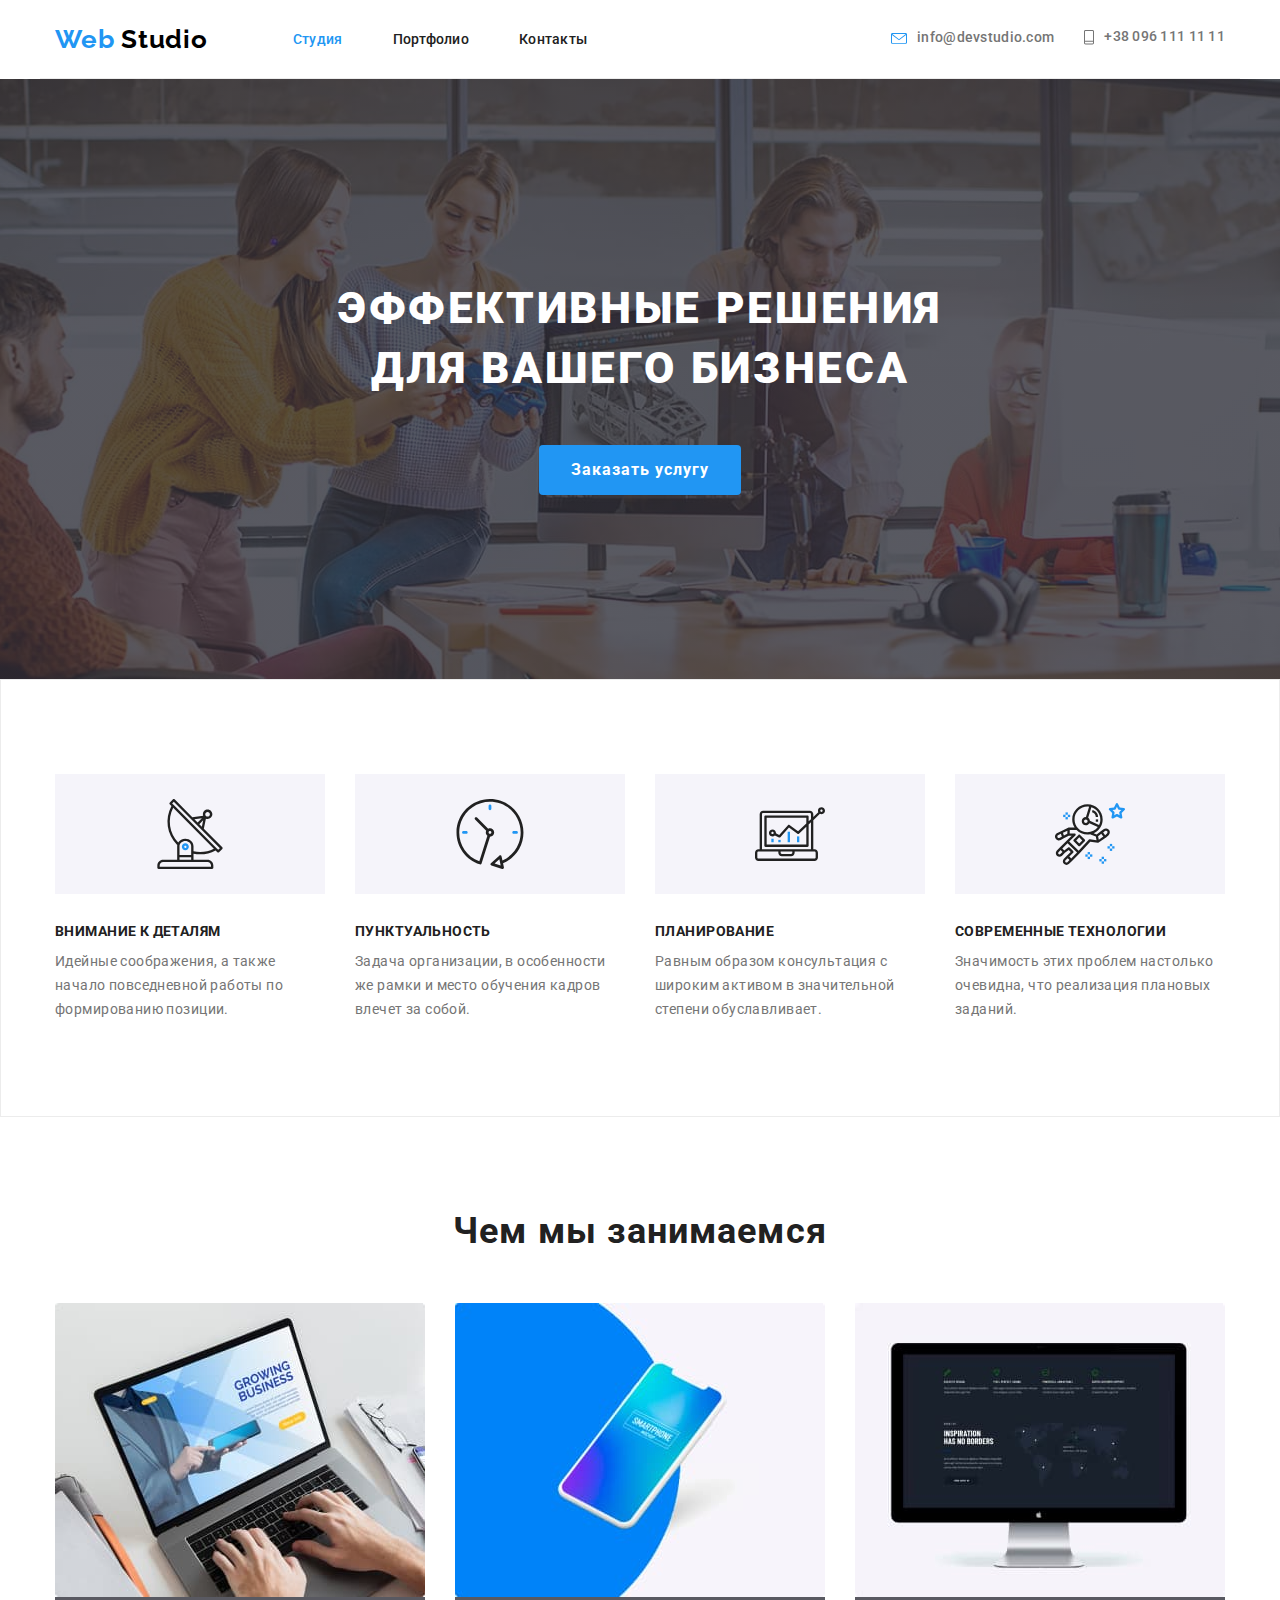
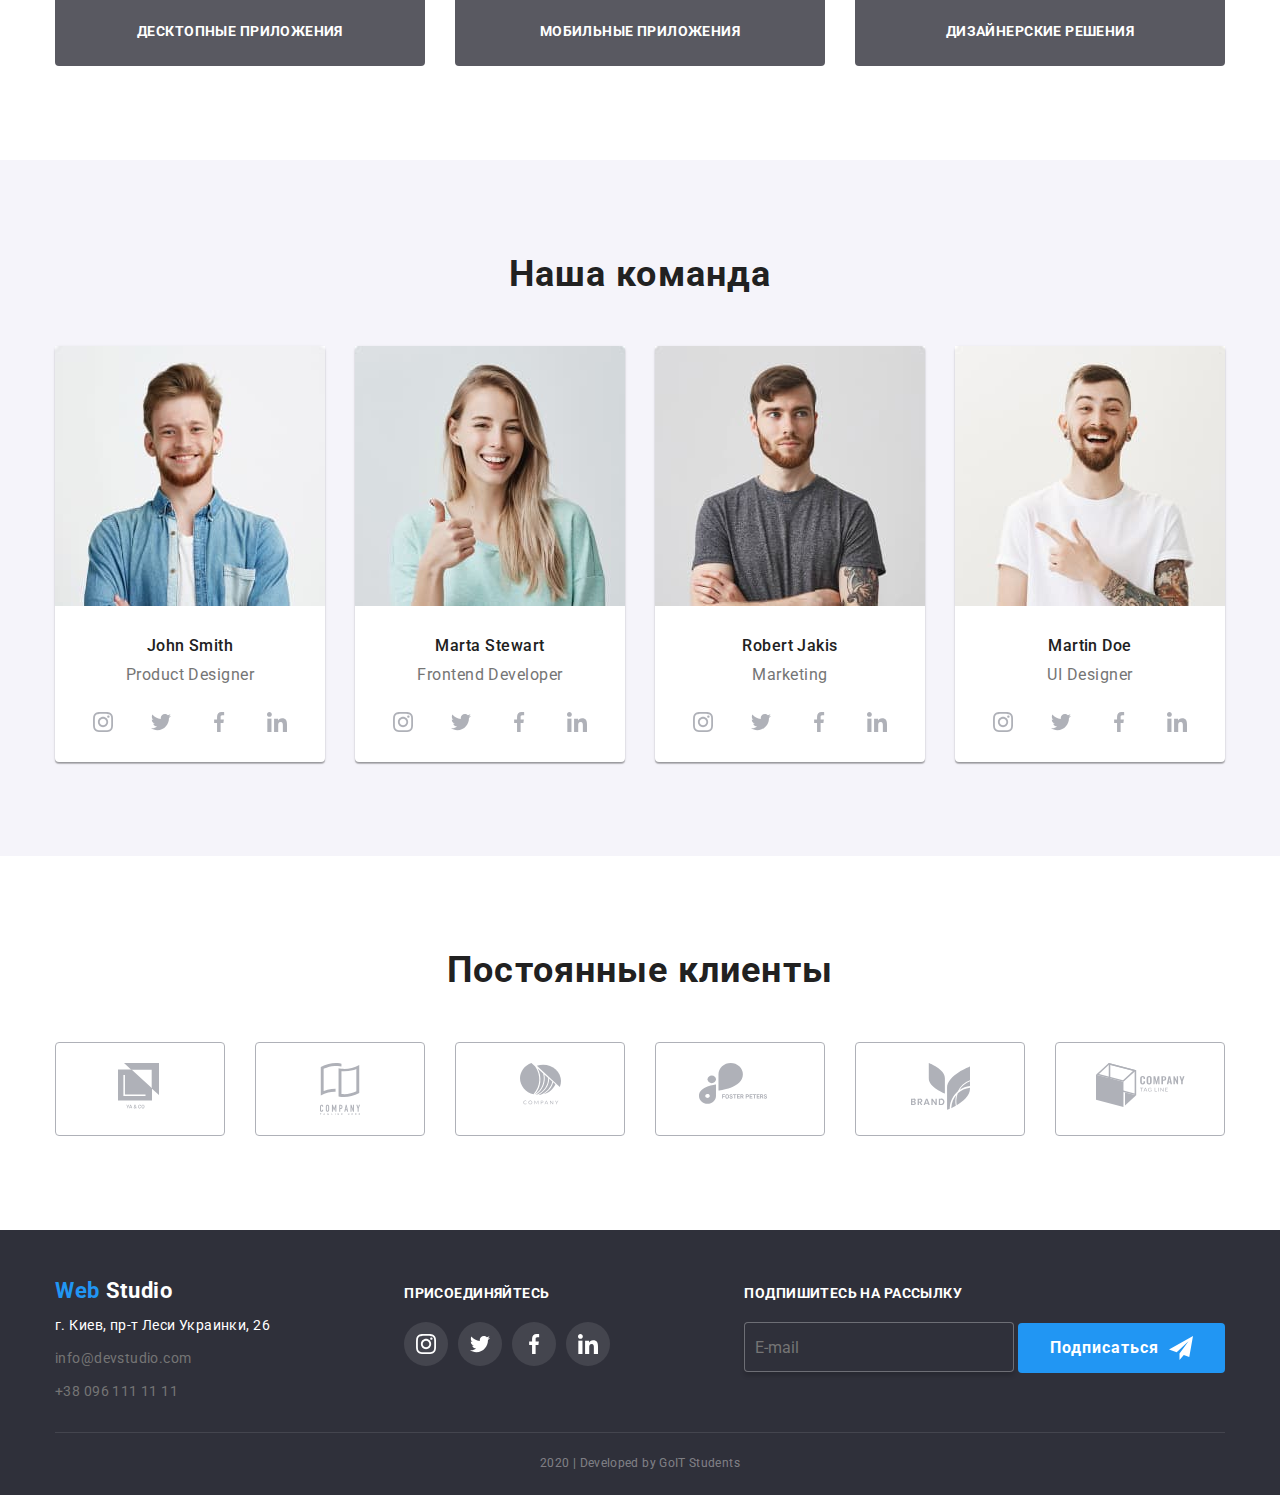
==== commit efb632fc: "Добавляет оформление ссылок в футер" ====
--- a/index.html
+++ b/index.html
@@ -380,36 +380,36 @@
           <!-- Соц ссылки -->
           <div class="social">
             <ul class="list">
-              <li>
+              <li class="item">
                 <a
                   href="http://instagram.com/"
                   aria-label="Ссылка на instagram"
-                  class="link"
-                  >Instagram</a
+                  class="link  inst"
+                  ></a
                 >
               </li>
-              <li>
+              <li class="item">
                 <a
                   href="http://twitter.com/"
                   aria-label="Ссылка на twitter"
-                  class="link"
-                  >Twitter</a
+                  class="link  twit"
+                  ></a
                 >
               </li>
-              <li>
+              <li class="item">
                 <a
                   href="http://facebook.com/"
                   aria-label="Ссылка на facebook"
-                  class="link"
-                  >Facebook</a
+                  class="link  face"
+                  ></a
                 >
               </li>
-              <li>
+              <li class="item">
                 <a
                   href="http://linkedin.com/"
                   aria-label="Ссылка на linkedin"
-                  class="link"
-                  >Linkedin</a
+                  class="link linkd"
+                  ></a
                 >
               </li>
             </ul>
--- a/css/common.css
+++ b/css/common.css
@@ -243,6 +243,56 @@
   letter-spacing: 0.03em;
 }
 
+/* Ссылки соц сетей футер */
+
+.social .list {
+  display: flex;
+  justify-items: center;
+}
+
+.social .link {
+  display: inline-block;
+  width: 44px;
+  height: 44px;
+
+  background-color: rgba(255, 255, 255, 0.1);
+  /* background-image: url('../img/icon/footer/instagram-f.svg'); */
+
+  background-repeat: no-repeat;
+  background-position: center;
+  border-radius: 50%;
+}
+
+.social .link.inst {
+  background-image: url('../img/icon/footer/instagram-f.svg');
+  background-repeat: no-repeat;
+  background-position: center;
+}
+
+.social .twit {
+  background-image: url('../img/icon/footer/twitter-f.svg');
+}
+
+.social .face {
+  background-image: url('../img/icon/footer/facebook-f.svg');
+}
+
+.social .linkd {
+  background-image: url('../img/icon/footer/linkedin-f.svg');
+}
+
+.foot-link .social .item {
+  margin-right: 10px;
+}
+
+.foot-link .social .item:nth-child(4n) {
+  margin-right: 0;
+}
+
+.social .link:hover {
+  background-color: var(--accent-text-color);
+}
+
 .input {
   padding-top: 18px;
   padding-bottom: 18px;
@@ -298,6 +348,7 @@
   background-image: url('../img/icon/icon-send.svg');
   background-size: contain;
 }
+
 .copyrigyt {
   margin-top: 0;
   margin-bottom: 0;
--- a/css/main.css
+++ b/css/main.css
@@ -115,7 +115,32 @@
 
 .advantage .item::before {
   content: '';
-  display: inline-block;
+  display: block;
+  margin-bottom: 30px;
+  height: 120px;
+
+  background-color: #f5f4fa;
+
+  /* background-image: url('../img/antenna.svg'); */
+  background-repeat: no-repeat;
+  background-size: 70px;
+  background-position: center;
+}
+
+.advantage .item.attention::before {
+  background-image: url('../img/antenna.svg');
+}
+
+.advantage .item.punctual::before {
+  background-image: url('../img/clock.svg');
+}
+
+.advantage .item.planning::before {
+  background-image: url('../img/diagram.svg');
+}
+
+.advantage .item.technologies::before {
+  background-image: url('../img/astronaut.svg');
 }
 
 .section h2 {
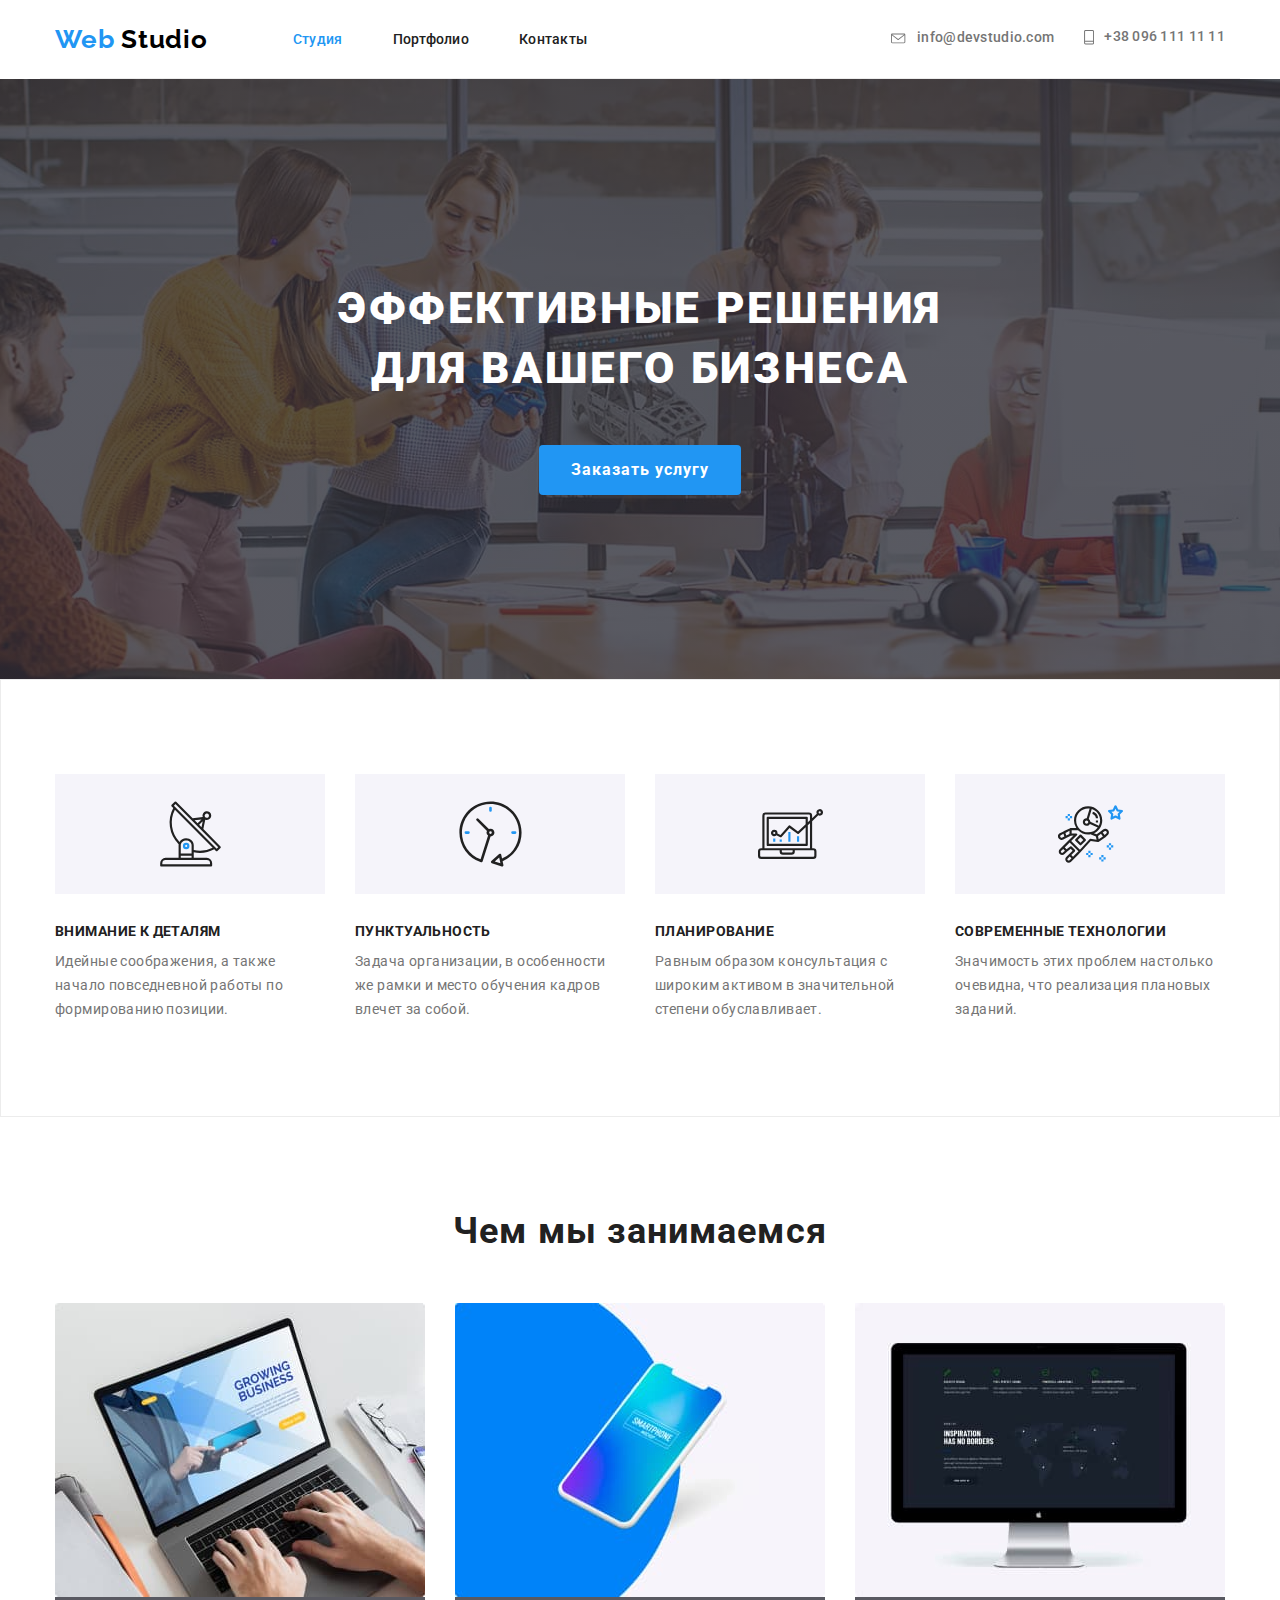
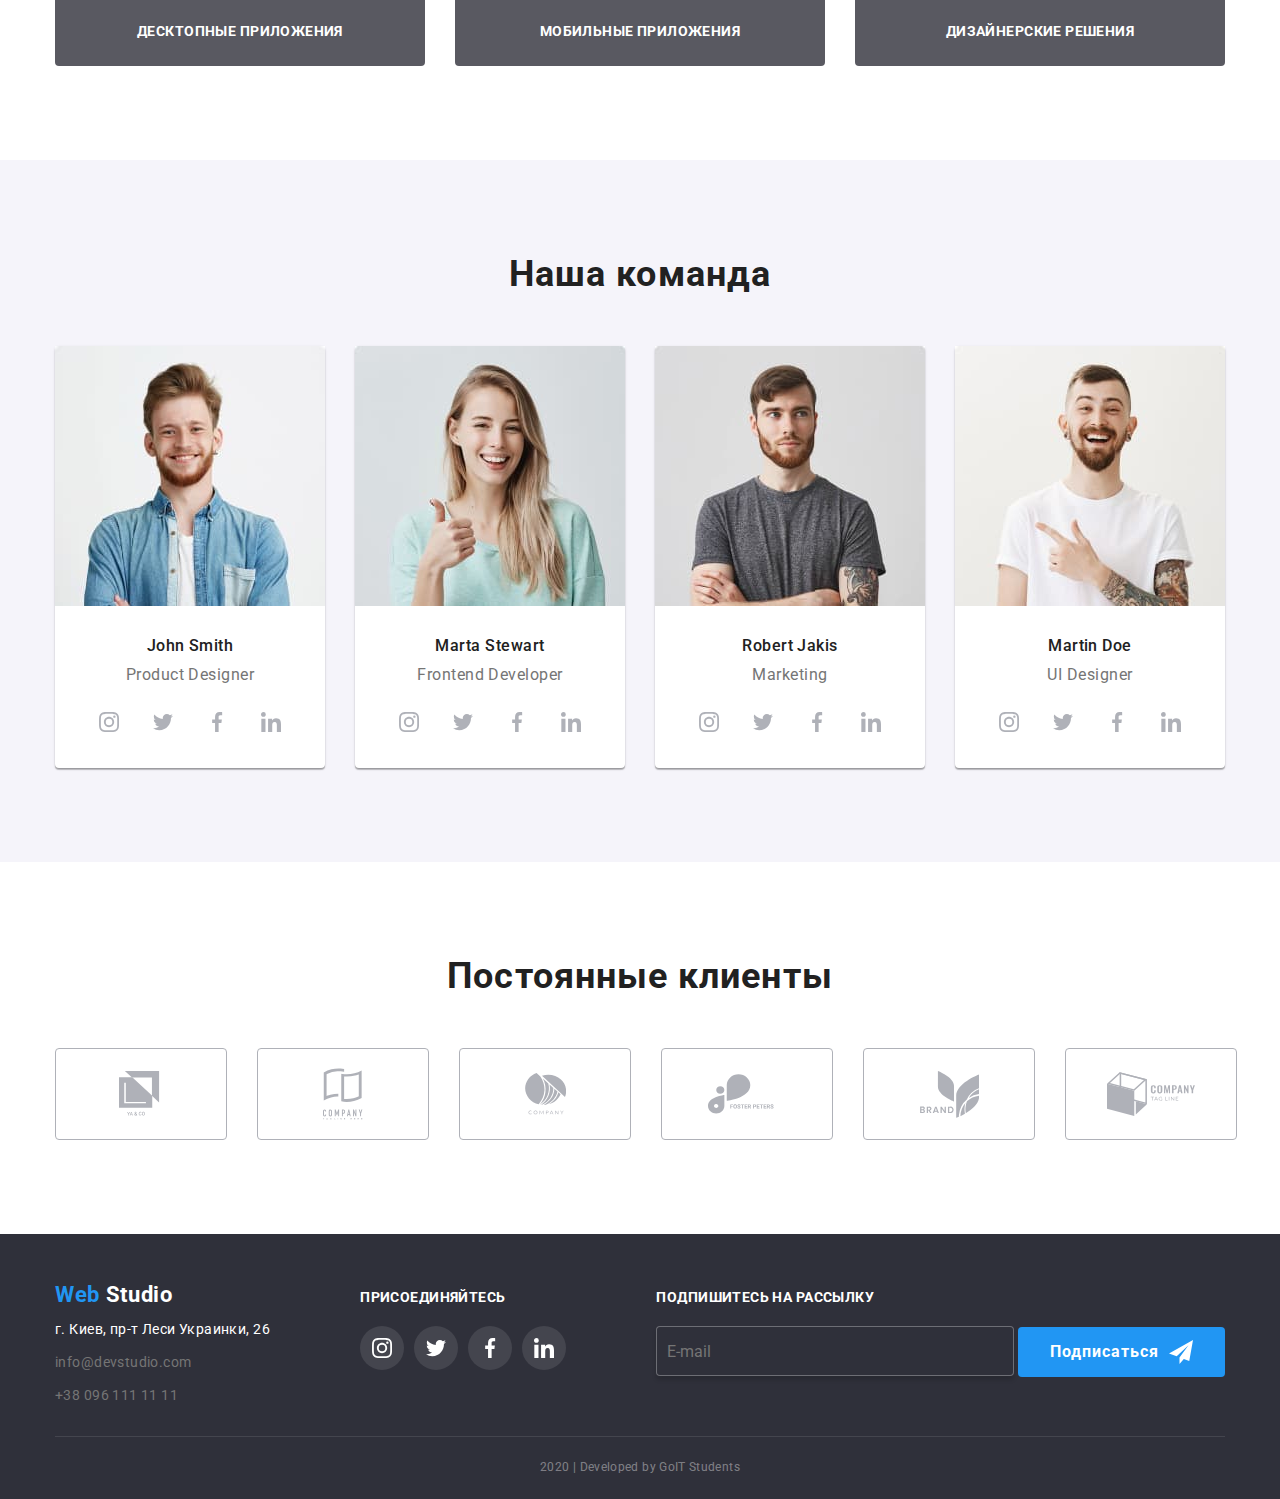
==== commit 1283f2a5: "Добавляет svg файлы" ====
--- a/index.html
+++ b/index.html
@@ -39,13 +39,22 @@
       <!-- Контейнер почта и телефон -->
 
       <ul class="cont-nav list">
-        <li>
-          <!-- <img src="./img/mailicon.svg" alt="иконка почты" /> -->
-          <a href="mailto" class="mail link">info@devstudio.com</a>
+        <li class="item mail">
+                    
+          <a href="mailto" class="mail link">
+            <svg class="mail-icon">
+              <use href="./img/sprite.svg#icon-mailicon">
+              </use>
+            </svg> info@devstudio.com</a>
         </li>
-        <li class="item">
-          <!-- <img src="./img/phoneicon.svg" alt="иконка телефона" /> -->
-          <a href="tel:380961111111" class="phone link">+38 096 111 11 11</a>
+        <li class="item phone">
+                   
+          <a href="tel:380961111111" class="phone link">
+            <svg class="phone-icon">
+              <use href="./img/sprite.svg#icon-phoneicon">
+              </use>
+            </svg>
+            +38 096 111 11 11</a>
         </li>
       </ul>
     </header>
@@ -71,6 +80,12 @@
           <ul class="list">
             <li class="item attention">
               <!-- <img class="img" src="./img/antenna.svg" alt="Иконка антенна" /> -->
+              <div class="background-icon">
+              <svg class="antenna-icon">
+                <use href="./img/sprite.svg#icon-antenna">
+                </use>
+              </svg>
+              </div>
               <h3 class="advantage-title">Внимание к деталям</h3>
               <p class="text">
                 Идейные соображения, а также начало повседневной работы по
@@ -79,6 +94,12 @@
             </li>
             <li class="item punctual">
               <!-- <img class="img" src="./img/clock.svg" alt="Иконка часы" /> -->
+              <div class="background-icon">
+                <svg class="antenna-icon">
+                  <use href="./img/sprite.svg#icon-clock">
+                  </use>
+                </svg>
+              </div>
               <h3 class="advantage-title">Пунктуальность</h3>
               <p class="text">
                 Задача организации, в особенности же рамки и место обучения
@@ -87,6 +108,12 @@
             </li>
             <li class="item planning">
               <!-- <img class="img" src="./img/diagram.svg" alt="Иконка диаграмма" /> -->
+              <div class="background-icon">
+                <svg class="antenna-icon">
+                  <use href="./img/sprite.svg#icon-diagram">
+                  </use>
+                </svg>
+              </div>
               <h3 class="advantage-title">Планирование</h3>
               <p class="text">
                 Равным образом консультация с широким активом в значительной
@@ -95,6 +122,12 @@
             </li>
             <li class="item technologies">
               <!-- <img class="img" src="./img/astronaut.svg" alt="Иконка астронавт" /> -->
+              <div class="background-icon">
+                <svg class="antenna-icon">
+                  <use href="./img/sprite.svg#icon-astronaut">
+                  </use>
+                </svg>
+              </div>
               <h3 class="advantage-title">Современные технологии</h3>
               <p class="text">
                 Значимость этих проблем настолько очевидна, что реализация
@@ -150,7 +183,7 @@
           <h2>Наша команда</h2>
           <ul class="list">
             <!-- John Smith -->
-            <li class="item">
+            <li class="item cards">
               <img
                 src="./img/team-card-1.jpg"
                 alt="Фото члена команды"
@@ -160,31 +193,43 @@
               <h3 class="team-title">John Smith</h3>
               <p class="team-position">Product Designer</p>
               <ul class="list icon">
-                <li>
-                  <a href="instagram.com">
-                    <img class="svg" src="./img/instagram.svg" alt="Иконка Инстаграм" />
-                  </a>
-                </li>
-                <li>
-                  <a href="twitter.com">
-                    <img class="svg" src="./img/twitter.svg" alt="Иконка Твиттер" />
-                  </a>
-                </li>
-                <li>
-                  <a href="facebook.com">
-                    <img class="svg" src="./img/facebook.svg" alt="Иконка Фейсбук" />
-                  </a>
-                </li>
-                <li>
-                  <a href="linkedin.com">
-                    <img class="svg" src="./img/linkedin.svg" alt="Иконка Линкдин" />
+                <li class="item">
+                  <a href="http://instagram.com/" aria-label="ссылка Инстаграмм" class="link">
+                  <svg class="social-icon" width="20" height="20">
+                    <use href="./img/sprite.svg#icon-instagram">
+                    </use>
+                  </svg>
+                  </a>
+                </li>
+                <li class="item">
+                  <a href="http://twitter.com/" aria-label="ссылка Твиттер" class="link">
+                  <svg class="social-icon" width="20" height="20">
+                    <use href="./img/sprite.svg#icon-twitter">
+                    </use>
+                  </svg>
+                  </a>
+                </li>
+                <li class="item">
+                  <a href="http://facebook.com/" aria-label="ссылка Фейсбук" class="link">
+                    <svg class="social-icon" width="20" height="20">
+                      <use href="./img/sprite.svg#icon-facebook">
+                      </use>
+                    </svg>
+                  </a>
+                </li>
+                <li class="item">
+                  <a href="http://linkedin.com/" aria-label="ссылка Фейсбук" class="link">
+                    <svg class="social-icon" width="20" height="20">
+                      <use href="./img/sprite.svg#icon-linkedin">
+                      </use>
+                    </svg>
                   </a>
                 </li>
               </ul>
             </li>
 
             <!-- Marta Stewart -->
-            <li class="item">
+            <li class="item cards">
               <img
                 src="./img/team-card-2.jpg"
                 alt="Фото члена команды"
@@ -194,31 +239,43 @@
               <h3 class="team-title">Marta Stewart</h3>
               <p class="team-position">Frontend Developer</p>
               <ul class="list icon">
-                <li>
-                  <a href="instagram.com">
-                    <img class="svg" src="./img/instagram.svg" alt="Иконка Инстаграм" />
-                  </a>
-                </li>
-                <li>
-                  <a href="twitter.com">
-                    <img class="svg" src="./img/twitter.svg" alt="Иконка Твиттер" />
-                  </a>
-                </li>
-                <li>
-                  <a href="facebook.com">
-                    <img class="svg" src="./img/facebook.svg" alt="Иконка Фейсбук" />
-                  </a>
-                </li>
-                <li>
-                  <a href="linkedin.com">
-                    <img class="svg" src="./img/linkedin.svg" alt="Иконка Линкдин" />
+                <li class="item">
+                  <a href="http://instagram.com/" aria-label="ссылка Инстаграмм" class="link">
+                    <svg class="social-icon" width="20" height="20">
+                      <use href="./img/sprite.svg#icon-instagram">
+                      </use>
+                    </svg>
+                  </a>
+                </li>
+                <li class="item">
+                  <a href="http://twitter.com/" aria-label="ссылка Твиттер" class="link">
+                    <svg class="social-icon" width="20" height="20">
+                      <use href="./img/sprite.svg#icon-twitter">
+                      </use>
+                    </svg>
+                  </a>
+                </li>
+                <li class="item">
+                  <a href="http://facebook.com/" aria-label="ссылка Фейсбук" class="link">
+                    <svg class="social-icon" width="20" height="20">
+                      <use href="./img/sprite.svg#icon-facebook">
+                      </use>
+                    </svg>
+                  </a>
+                </li>
+                <li class="item">
+                  <a href="http://linkedin.com/" aria-label="ссылка Фейсбук" class="link">
+                    <svg class="social-icon" width="20" height="20">
+                      <use href="./img/sprite.svg#icon-linkedin">
+                      </use>
+                    </svg>
                   </a>
                 </li>
               </ul>
             </li>
 
             <!-- Robert Jakis -->
-            <li class="item">
+            <li class="item cards">
               <img
                 src="./img/team-card-3.jpg"
                 alt="Фото члена команды"
@@ -227,32 +284,44 @@
               />
               <h3 class="team-title">Robert Jakis</h3>
               <p class="team-position">Marketing</p>
-              <ul class="list icon">
-                <li>
-                  <a href="instagram.com">
-                    <img class="svg" src="./img/instagram.svg" alt="Иконка Инстаграм" />
-                  </a>
-                </li>
-                <li>
-                  <a href="twitter.com">
-                    <img class="svg" src="./img/twitter.svg" alt="Иконка Твиттер" />
-                  </a>
-                </li>
-                <li>
-                  <a href="facebook.com">
-                    <img class="svg" src="./img/facebook.svg" alt="Иконка Фейсбук" />
-                  </a>
-                </li>
-                <li>
-                  <a href="linkedin.com">
-                    <img class="svg" src="./img/linkedin.svg" alt="Иконка Линкдин" />
-                  </a>
-                </li>
-              </ul>
+            <ul class="list icon">
+              <li class="item">
+                <a href="http://instagram.com/" aria-label="ссылка Инстаграмм" class="link">
+                  <svg class="social-icon" width="20" height="20">
+                    <use href="./img/sprite.svg#icon-instagram">
+                    </use>
+                  </svg>
+                </a>
+              </li>
+              <li class="item">
+                <a href="http://twitter.com/" aria-label="ссылка Твиттер" class="link">
+                  <svg class="social-icon" width="20" height="20">
+                    <use href="./img/sprite.svg#icon-twitter">
+                    </use>
+                  </svg>
+                </a>
+              </li>
+              <li class="item">
+                <a href="http://facebook.com/" aria-label="ссылка Фейсбук" class="link">
+                  <svg class="social-icon" width="20" height="20">
+                    <use href="./img/sprite.svg#icon-facebook">
+                    </use>
+                  </svg>
+                </a>
+              </li>
+              <li class="item">
+                <a href="http://linkedin.com/" aria-label="ссылка Фейсбук" class="link">
+                  <svg class="social-icon" width="20" height="20">
+                    <use href="./img/sprite.svg#icon-linkedin">
+                    </use>
+                  </svg>
+                </a>
+              </li>
+            </ul>
             </li>
 
             <!-- Martin Doe -->
-            <li class="item">
+            <li class="item cards">
               <img
                 src="./img/team-card-4.jpg"
                 alt="Фото члена команды"
@@ -262,24 +331,36 @@
               <h3 class="team-title">Martin Doe</h3>
               <p class="team-position">UI Designer</p>
               <ul class="list icon">
-                <li>
-                  <a href="http://instagram.com/">
-                    <img class="svg" src="./img/instagram.svg" alt="Иконка Инстаграм" />
-                  </a>
-                </li>
-                <li>
-                  <a href="http://twitter.com/">
-                    <img class="svg" src="./img/twitter.svg" alt="Иконка Твиттер" />
-                  </a>
-                </li>
-                <li>
-                  <a href="http://facebook.com/">
-                    <img class="svg" src="./img/facebook.svg" alt="Иконка Фейсбук" />
-                  </a>
-                </li>
-                <li>
-                  <a href="http://linkedin.com/" class="link">
-                    <img class="svg" src="./img/linkedin.svg" alt="Иконка Линкдин" />
+                <li class="item">
+                  <a href="http://instagram.com/" aria-label="ссылка Инстаграмм" class="link">
+                    <svg class="social-icon" width="20" height="20">
+                      <use href="./img/sprite.svg#icon-instagram">
+                      </use>
+                    </svg>
+                  </a>
+                </li>
+                <li class="item">
+                  <a href="http://twitter.com/" aria-label="ссылка Твиттер" class="link">
+                    <svg class="social-icon" width="20" height="20">
+                      <use href="./img/sprite.svg#icon-twitter">
+                      </use>
+                    </svg>
+                  </a>
+                </li>
+                <li class="item">
+                  <a href="http://facebook.com/" aria-label="ссылка Фейсбук" class="link">
+                    <svg class="social-icon" width="20" height="20">
+                      <use href="./img/sprite.svg#icon-facebook">
+                      </use>
+                    </svg>
+                  </a>
+                </li>
+                <li class="item">
+                  <a href="http://linkedin.com/" aria-label="ссылка Фейсбук" class="link">
+                    <svg class="social-icon" width="20" height="20">
+                      <use href="./img/sprite.svg#icon-linkedin">
+                      </use>
+                    </svg>
                   </a>
                 </li>
               </ul>
@@ -295,58 +376,52 @@
             Постоянные клиенты
           </h2>
           <ul class="list">
-            <li>
+            <li class="item">
               <a href="" class="link">
-                <img
-                  src="./img/customer-logo-1.svg"
-                  alt="клиент первый"
-                  class="img"
-                />
+                <svg class="customer-icon" width="44" height="49">
+                  <use href="./img/sprite.svg#icon-customer-logo-1">
+                  </use>
+                </svg>
               </a>
             </li>
-            <li>
-              <a href="">
-                <img
-                  src="./img/customer-logo-2.svg"
-                  alt="клиент второй"
-                  class="img"
-                />
+            <li class="item">
+              <a href="" class="link">
+                <svg class="customer-icon" width="40" height="52">
+                  <use href="./img/sprite.svg#icon-customer-logo-2">
+                  </use>
+                </svg>
               </a>
             </li>
-            <li>
-              <a href="">
-                <img
-                  src="./img/customer-logo-3.svg"
-                  alt="клиент третий"
-                  class="img"
-                />
+            <li class="item">
+              <a href="" class="link">
+                <svg class="customer-icon" width="41" height="42">
+                  <use href="./img/sprite.svg#icon-customer-logo-3">
+                  </use>
+                </svg>
               </a>
             </li>
-            <li>
-              <a href="">
-                <img
-                  src="./img/customer-logo-4.svg"
-                  alt="клиент четвертый"
-                  class="img"
-                />
+            <li class="item">
+              <a href="" class="link">
+                <svg class="customer-icon" width="79" height="42">
+                  <use href="./img/sprite.svg#icon-customer-logo-4">
+                  </use>
+                </svg>
               </a>
             </li>
-            <li>
-              <a href="">
-                <img
-                  src="./img/customer-logo-5.svg"
-                  alt="клиент пятый"
-                  class="img"
-                />
+            <li class="item">
+              <a href="" class="link">
+                <svg class="customer-icon" width="59" height="47">
+                  <use href="./img/sprite.svg#icon-customer-logo-5">
+                  </use>
+                </svg>
               </a>
             </li>
-            <li>
-              <a href="">
-                <img
-                  src="./img/customer-logo-6.svg"
-                  alt="клиент шестой"
-                  class="img"
-                />
+            <li class="item">
+              <a href="" class="link">
+                <svg class="customer-icon" width="88" height="45">
+                  <use href="./img/sprite.svg#icon-customer-logo-6">
+                  </use>
+                </svg>
               </a>
             </li>
           </ul>
@@ -384,8 +459,13 @@
                 <a
                   href="http://instagram.com/"
                   aria-label="Ссылка на instagram"
-                  class="link  inst"
-                  ></a
+                  class="link"
+                  >
+                  <svg class="social-icon" width="20" height="20">
+                    <use href="./img/sprite.svg#icon-instagram">
+                    </use>
+                  </svg>
+                  </a
                 >
               </li>
               <li class="item">
@@ -393,7 +473,12 @@
                   href="http://twitter.com/"
                   aria-label="Ссылка на twitter"
                   class="link  twit"
-                  ></a
+                  >
+                  <svg class="social-icon" width="20" height="20">
+                    <use href="./img/sprite.svg#icon-twitter">
+                    </use>
+                  </svg>
+                  </a
                 >
               </li>
               <li class="item">
@@ -401,7 +486,12 @@
                   href="http://facebook.com/"
                   aria-label="Ссылка на facebook"
                   class="link  face"
-                  ></a
+                  >
+                  <svg class="social-icon" width="20" height="20">
+                    <use href="./img/sprite.svg#icon-facebook">
+                    </use>
+                  </svg>
+                  </a
                 >
               </li>
               <li class="item">
@@ -409,7 +499,12 @@
                   href="http://linkedin.com/"
                   aria-label="Ссылка на linkedin"
                   class="link linkd"
-                  ></a
+                  >
+                  <svg class="social-icon" width="20" height="20">
+                    <use href="./img/sprite.svg#icon-linkedin">
+                    </use>
+                  </svg>
+                  </a
                 >
               </li>
             </ul>
--- a/css/common.css
+++ b/css/common.css
@@ -31,6 +31,7 @@
 .link {
   text-decoration: none;
   color: var(--primery-text-color);
+  cursor: pointer;
 }
 
 .container {
@@ -113,7 +114,7 @@
   align-items: center;
 }
 
-.cont-nav > .item {
+.cont-nav > .item.phone {
   margin-left: 30px;
 }
 
@@ -160,26 +161,27 @@
   font-size: 14px;
   line-height: 1.14;
   letter-spacing: 0.02em;
-}
-
-.cont-nav .mail.link::before {
-  content: '';
+  color: var(--primery-text-color);
+}
+
+/* svg иконка почты */
+.cont-nav .mail-icon {
   width: 16px;
   height: 11px;
   margin-right: 10px;
-  background-image: url('../img/mailicon.svg');
-  background-repeat: no-repeat;
-  background-size: contain;
-}
-
-.cont-nav .phone.link::before {
-  content: '';
+
+  fill: currentColor;
+  cursor: pointer;
+}
+
+/* svg иконка телефон */
+.cont-nav .phone-icon {
   width: 10px;
   height: 15px;
   margin-right: 10px;
-  background-image: url('../img/phoneicon.svg');
-  background-repeat: no-repeat;
-  background-size: contain;
+
+  fill: currentColor;
+  cursor: pointer;
 }
 
 /* Футер */
@@ -251,34 +253,25 @@
 }
 
 .social .link {
-  display: inline-block;
+  display: flex;
+  justify-content: center;
+  align-items: center;
   width: 44px;
   height: 44px;
 
+  color: var(--primary-white-color);
   background-color: rgba(255, 255, 255, 0.1);
-  /* background-image: url('../img/icon/footer/instagram-f.svg'); */
-
-  background-repeat: no-repeat;
-  background-position: center;
+
   border-radius: 50%;
 }
 
-.social .link.inst {
-  background-image: url('../img/icon/footer/instagram-f.svg');
-  background-repeat: no-repeat;
-  background-position: center;
-}
-
-.social .twit {
-  background-image: url('../img/icon/footer/twitter-f.svg');
-}
-
-.social .face {
-  background-image: url('../img/icon/footer/facebook-f.svg');
-}
-
-.social .linkd {
-  background-image: url('../img/icon/footer/linkedin-f.svg');
+.social .social-icon {
+  fill: currentColor;
+}
+
+.social .link:hover {
+  color: var(--primary-white-color);
+  background-color: var(--accent-text-color);
 }
 
 .foot-link .social .item {
@@ -287,16 +280,12 @@
 
 .foot-link .social .item:nth-child(4n) {
   margin-right: 0;
-}
-
-.social .link:hover {
-  background-color: var(--accent-text-color);
 }
 
 .input {
   padding-top: 18px;
   padding-bottom: 18px;
-  width: 270px;
+  width: 358px;
   height: 50px;
   border: 1px solid rgba(255, 255, 255, 0.3);
   box-sizing: border-box;
--- a/css/main.css
+++ b/css/main.css
@@ -10,6 +10,7 @@
   --accent-text-color: #2196f3;
   --primary-white-color: #ffffff;
   --color-bg-child: #f5f4fa;
+  --color-social-links: #afb1b8;
 }
 
 .section {
@@ -113,34 +114,20 @@
   margin-bottom: 0;
 }
 
-.advantage .item::before {
-  content: '';
-  display: block;
+.advantage .background-icon {
+  display: flex;
+  justify-content: center;
+  align-items: center;
+  width: 270px;
   margin-bottom: 30px;
   height: 120px;
-
   background-color: #f5f4fa;
-
-  /* background-image: url('../img/antenna.svg'); */
-  background-repeat: no-repeat;
-  background-size: 70px;
-  background-position: center;
-}
-
-.advantage .item.attention::before {
-  background-image: url('../img/antenna.svg');
-}
-
-.advantage .item.punctual::before {
-  background-image: url('../img/clock.svg');
-}
-
-.advantage .item.planning::before {
-  background-image: url('../img/diagram.svg');
-}
-
-.advantage .item.technologies::before {
-  background-image: url('../img/astronaut.svg');
+}
+
+.antenna-icon {
+  width: 65px;
+  height: 70px;
+  align-items: center;
 }
 
 .section h2 {
@@ -229,7 +216,7 @@
   margin-bottom: 30px;
 }
 
-.team .item {
+.team .item.cards {
   background-color: var(--primary-white-color);
   border-radius: 4px;
   box-shadow: 0px 2px 1px rgba(0, 0, 0, 0.2), 0px 1px 1px rgba(0, 0, 0, 0.14),
@@ -250,7 +237,7 @@
 
 .team-position {
   margin: 0;
-  margin-bottom: 28px;
+  margin-bottom: 16px;
   font-weight: 400;
   font-size: 16px;
   line-height: 1.19;
@@ -260,13 +247,38 @@
 }
 
 .team .list.icon {
-  justify-content: space-evenly;
-}
-
-.team .list .svg:hover {
-  filter: invert(39%) sepia(57%) saturate(200%) saturate(200%) saturate(200%)
-    saturate(200%) saturate(200%) saturate(147.75%) hue-rotate(202deg)
-    brightness(97%) contrast(96%);
+  display: flex;
+  justify-content: center;
+  margin-bottom: 24px;
+}
+
+.team .item {
+  margin-right: 10px;
+}
+
+.team .item:nth-child(4n) {
+  margin-right: 0;
+}
+
+.team .link {
+  display: flex;
+  justify-content: center;
+  align-items: center;
+
+  width: 44px;
+  height: 44px;
+  border-radius: 50%;
+
+  color: var(--color-social-links);
+}
+
+.team .link:hover {
+  color: var(--primary-white-color);
+  background-color: var(--accent-text-color);
+}
+
+.team .social-icon {
+  fill: currentColor;
 }
 
 /* Постоянные клиенты */
@@ -275,7 +287,7 @@
   justify-content: space-evenly;
 }
 
-.customer li {
+.customer .item {
   margin-right: 30px;
   width: calc((100% - 60px) / 6);
   border: 1px solid #afb1b8;
@@ -283,24 +295,29 @@
   border-radius: 4px;
 }
 
-.customer li:nth-child(6n) {
+.customer .item:nth-child(6n) {
   margin-right: 0;
 }
-.customer .img {
-  display: block;
-  margin-left: auto;
-  margin-right: auto;
-  padding-top: 20px;
-  padding-bottom: 20px;
-}
-
-.customer .img:hover {
-  filter: invert(39%) sepia(57%) saturate(200%) saturate(200%) saturate(200%)
-    saturate(200%) saturate(200%) saturate(147.75%) hue-rotate(202deg)
-    brightness(97%) contrast(96%);
-}
-
-.customer li:hover,
-.customer li:focus {
+
+.customer .link {
+  display: flex;
+  justify-content: center;
+  align-items: center;
+  width: 170px;
+  height: 90px;
+  color: var(--color-social-links);
+}
+
+.customer .link:hover {
+  color: var(--accent-text-color);
+}
+
+.customer-icon {
+  fill: currentColor;
+  cursor: pointer;
+}
+
+.customer .item:hover,
+.customer .item:focus {
   border: 1px solid var(--accent-text-color);
 }
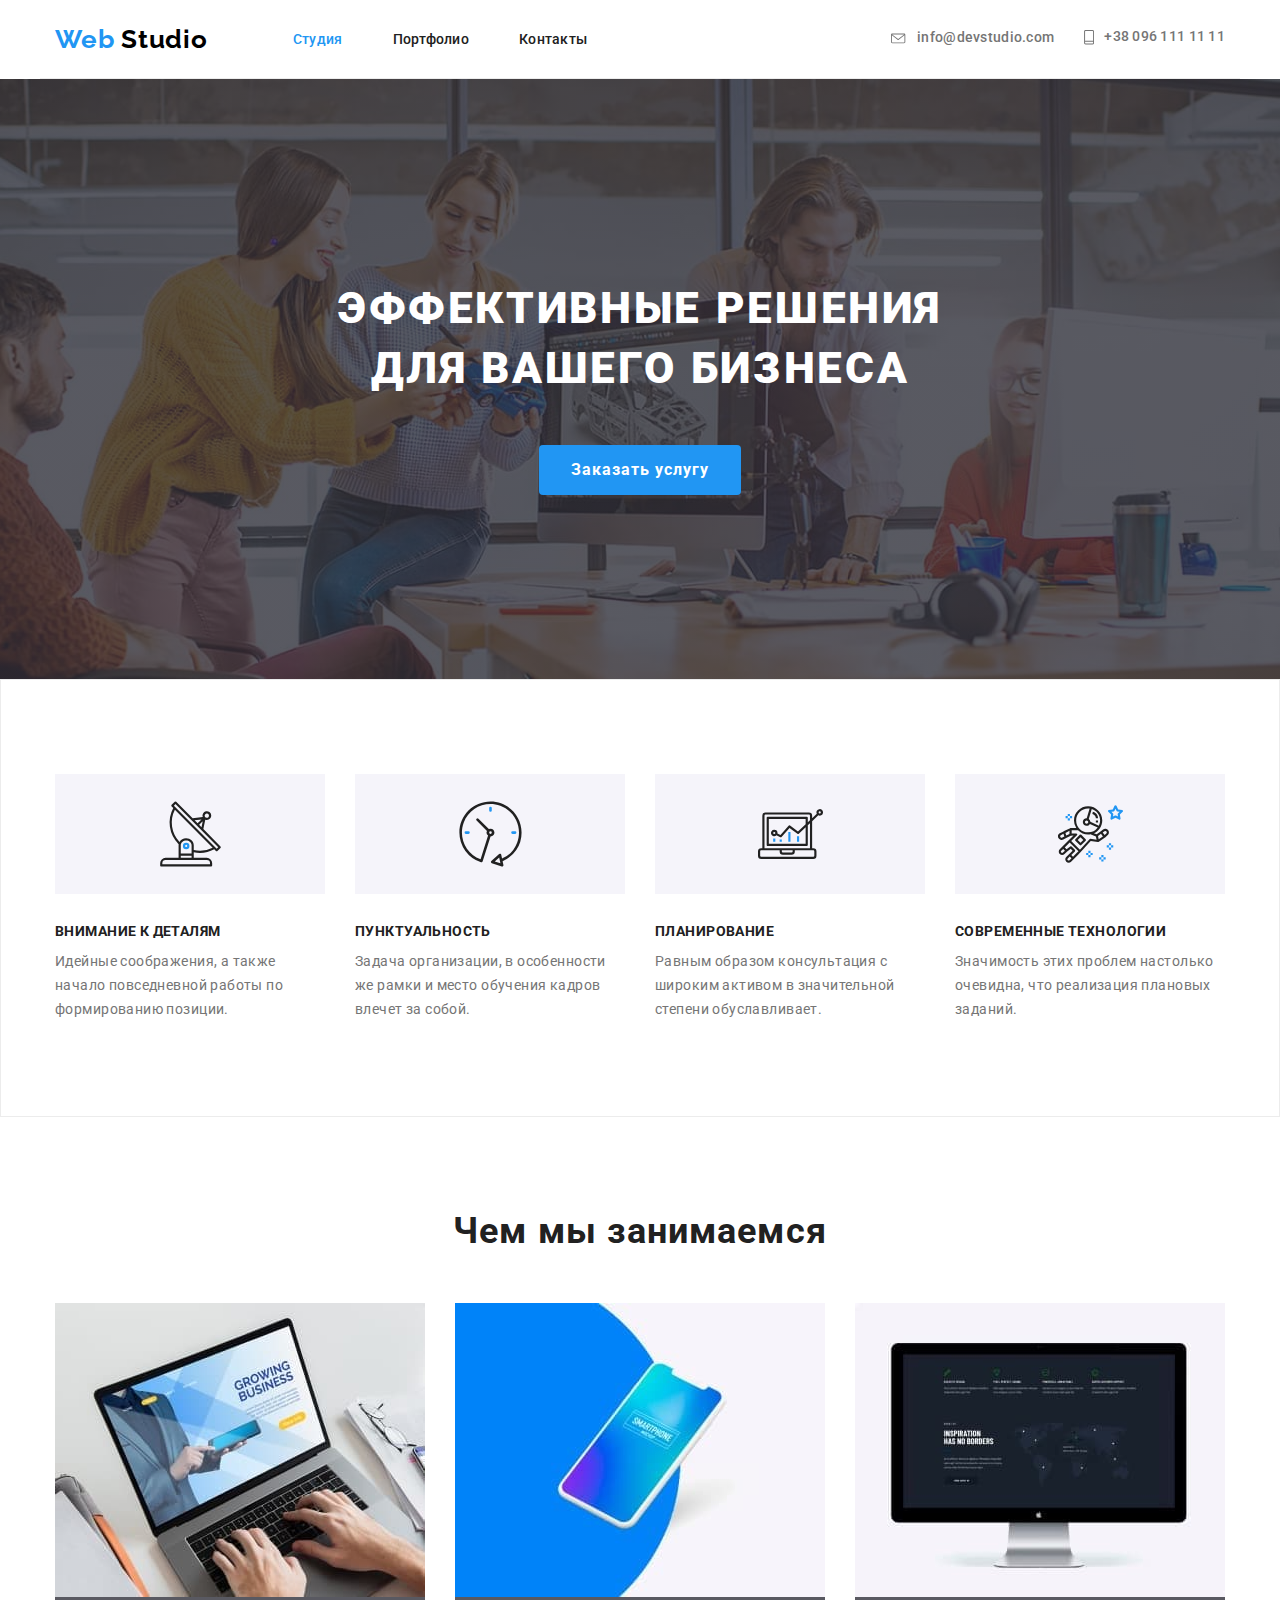
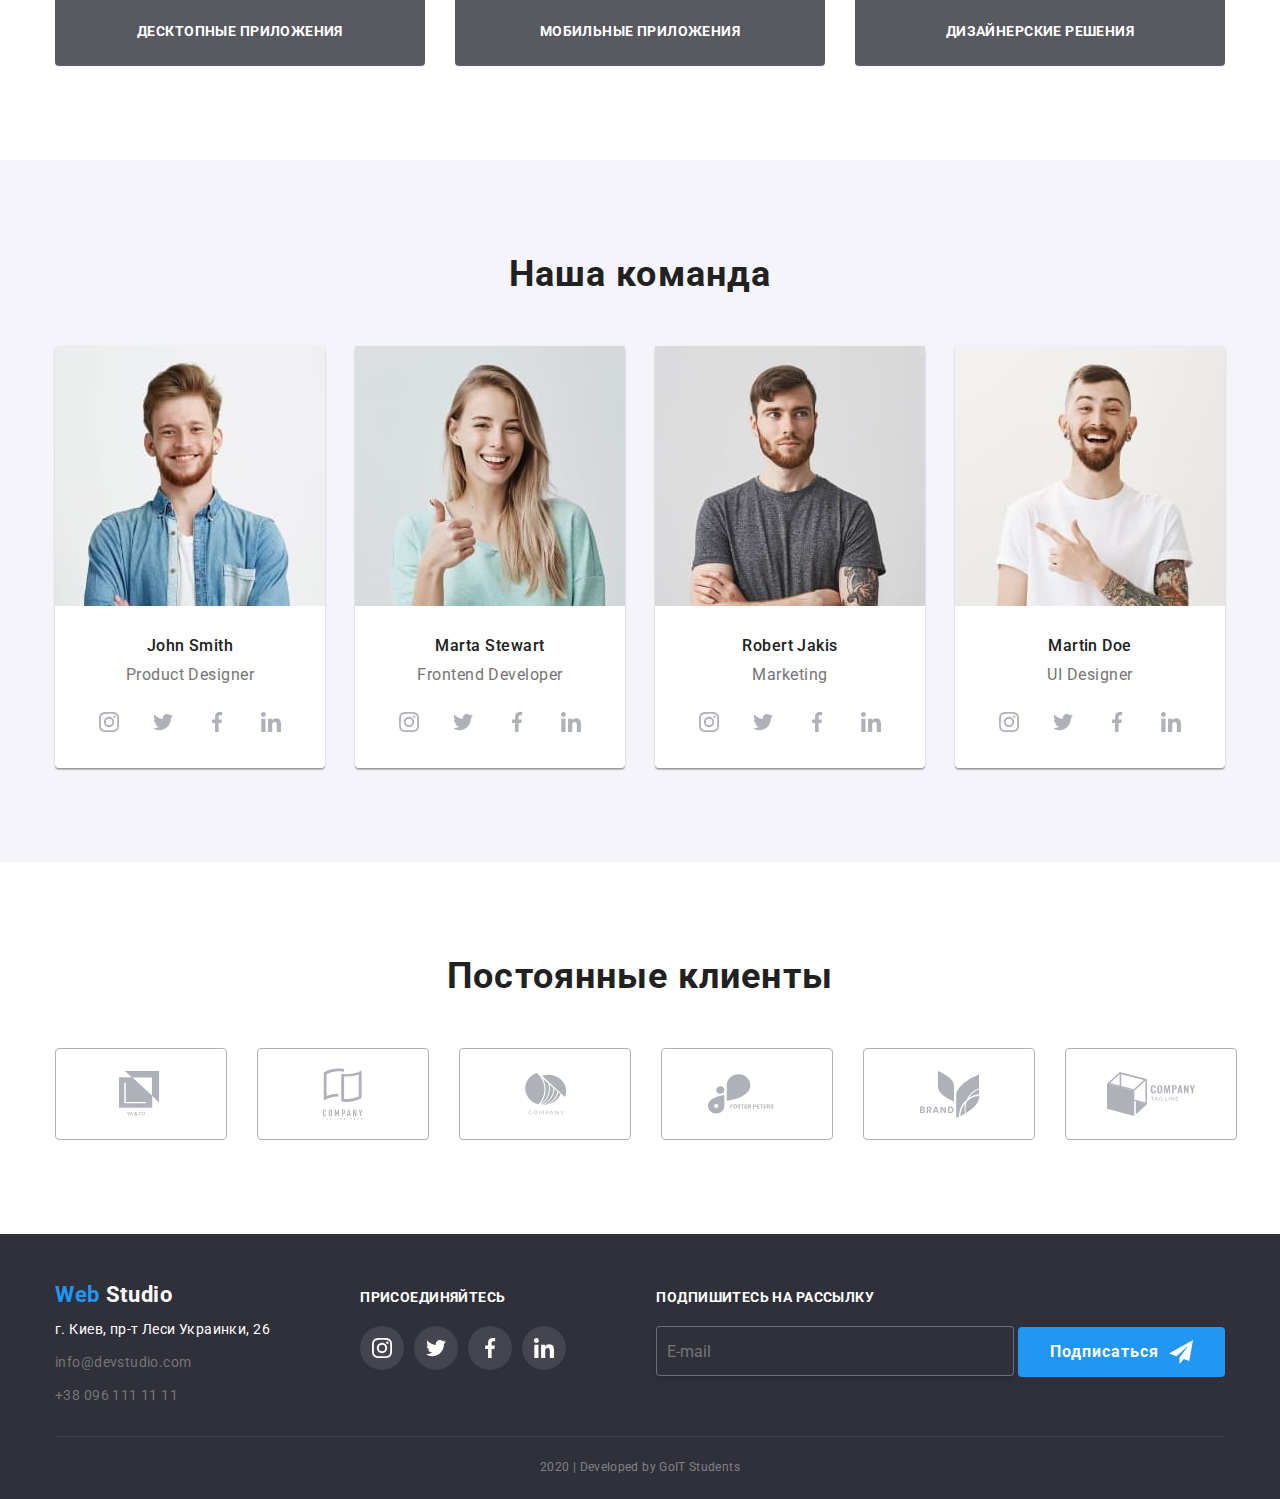
==== commit a5a81682: "Вносит правки" ====
--- a/index.html
+++ b/index.html
@@ -193,7 +193,7 @@
               <h3 class="team-title">John Smith</h3>
               <p class="team-position">Product Designer</p>
               <ul class="list icon">
-                <li class="item">
+                <li class="item social">
                   <a href="http://instagram.com/" aria-label="ссылка Инстаграмм" class="link">
                   <svg class="social-icon" width="20" height="20">
                     <use href="./img/sprite.svg#icon-instagram">
@@ -201,7 +201,7 @@
                   </svg>
                   </a>
                 </li>
-                <li class="item">
+                <li class="item social">
                   <a href="http://twitter.com/" aria-label="ссылка Твиттер" class="link">
                   <svg class="social-icon" width="20" height="20">
                     <use href="./img/sprite.svg#icon-twitter">
@@ -209,7 +209,7 @@
                   </svg>
                   </a>
                 </li>
-                <li class="item">
+                <li class="item social">
                   <a href="http://facebook.com/" aria-label="ссылка Фейсбук" class="link">
                     <svg class="social-icon" width="20" height="20">
                       <use href="./img/sprite.svg#icon-facebook">
@@ -217,7 +217,7 @@
                     </svg>
                   </a>
                 </li>
-                <li class="item">
+                <li class="item social">
                   <a href="http://linkedin.com/" aria-label="ссылка Фейсбук" class="link">
                     <svg class="social-icon" width="20" height="20">
                       <use href="./img/sprite.svg#icon-linkedin">
@@ -239,7 +239,7 @@
               <h3 class="team-title">Marta Stewart</h3>
               <p class="team-position">Frontend Developer</p>
               <ul class="list icon">
-                <li class="item">
+                <li class="item social">
                   <a href="http://instagram.com/" aria-label="ссылка Инстаграмм" class="link">
                     <svg class="social-icon" width="20" height="20">
                       <use href="./img/sprite.svg#icon-instagram">
@@ -247,7 +247,7 @@
                     </svg>
                   </a>
                 </li>
-                <li class="item">
+                <li class="item social">
                   <a href="http://twitter.com/" aria-label="ссылка Твиттер" class="link">
                     <svg class="social-icon" width="20" height="20">
                       <use href="./img/sprite.svg#icon-twitter">
@@ -255,7 +255,7 @@
                     </svg>
                   </a>
                 </li>
-                <li class="item">
+                <li class="item social">
                   <a href="http://facebook.com/" aria-label="ссылка Фейсбук" class="link">
                     <svg class="social-icon" width="20" height="20">
                       <use href="./img/sprite.svg#icon-facebook">
@@ -263,7 +263,7 @@
                     </svg>
                   </a>
                 </li>
-                <li class="item">
+                <li class="item social">
                   <a href="http://linkedin.com/" aria-label="ссылка Фейсбук" class="link">
                     <svg class="social-icon" width="20" height="20">
                       <use href="./img/sprite.svg#icon-linkedin">
@@ -285,7 +285,7 @@
               <h3 class="team-title">Robert Jakis</h3>
               <p class="team-position">Marketing</p>
             <ul class="list icon">
-              <li class="item">
+              <li class="item social">
                 <a href="http://instagram.com/" aria-label="ссылка Инстаграмм" class="link">
                   <svg class="social-icon" width="20" height="20">
                     <use href="./img/sprite.svg#icon-instagram">
@@ -293,7 +293,7 @@
                   </svg>
                 </a>
               </li>
-              <li class="item">
+              <li class="item social">
                 <a href="http://twitter.com/" aria-label="ссылка Твиттер" class="link">
                   <svg class="social-icon" width="20" height="20">
                     <use href="./img/sprite.svg#icon-twitter">
@@ -301,7 +301,7 @@
                   </svg>
                 </a>
               </li>
-              <li class="item">
+              <li class="item social">
                 <a href="http://facebook.com/" aria-label="ссылка Фейсбук" class="link">
                   <svg class="social-icon" width="20" height="20">
                     <use href="./img/sprite.svg#icon-facebook">
@@ -309,7 +309,7 @@
                   </svg>
                 </a>
               </li>
-              <li class="item">
+              <li class="item social">
                 <a href="http://linkedin.com/" aria-label="ссылка Фейсбук" class="link">
                   <svg class="social-icon" width="20" height="20">
                     <use href="./img/sprite.svg#icon-linkedin">
@@ -331,7 +331,7 @@
               <h3 class="team-title">Martin Doe</h3>
               <p class="team-position">UI Designer</p>
               <ul class="list icon">
-                <li class="item">
+                <li class="item social">
                   <a href="http://instagram.com/" aria-label="ссылка Инстаграмм" class="link">
                     <svg class="social-icon" width="20" height="20">
                       <use href="./img/sprite.svg#icon-instagram">
@@ -339,7 +339,7 @@
                     </svg>
                   </a>
                 </li>
-                <li class="item">
+                <li class="item social">
                   <a href="http://twitter.com/" aria-label="ссылка Твиттер" class="link">
                     <svg class="social-icon" width="20" height="20">
                       <use href="./img/sprite.svg#icon-twitter">
@@ -347,7 +347,7 @@
                     </svg>
                   </a>
                 </li>
-                <li class="item">
+                <li class="item social">
                   <a href="http://facebook.com/" aria-label="ссылка Фейсбук" class="link">
                     <svg class="social-icon" width="20" height="20">
                       <use href="./img/sprite.svg#icon-facebook">
@@ -355,7 +355,7 @@
                     </svg>
                   </a>
                 </li>
-                <li class="item">
+                <li class="item social">
                   <a href="http://linkedin.com/" aria-label="ссылка Фейсбук" class="link">
                     <svg class="social-icon" width="20" height="20">
                       <use href="./img/sprite.svg#icon-linkedin">
--- a/css/main.css
+++ b/css/main.css
@@ -252,11 +252,11 @@
   margin-bottom: 24px;
 }
 
-.team .item {
+.team .item.social {
   margin-right: 10px;
 }
 
-.team .item:nth-child(4n) {
+.team .item.social:nth-child(4n) {
   margin-right: 0;
 }
 
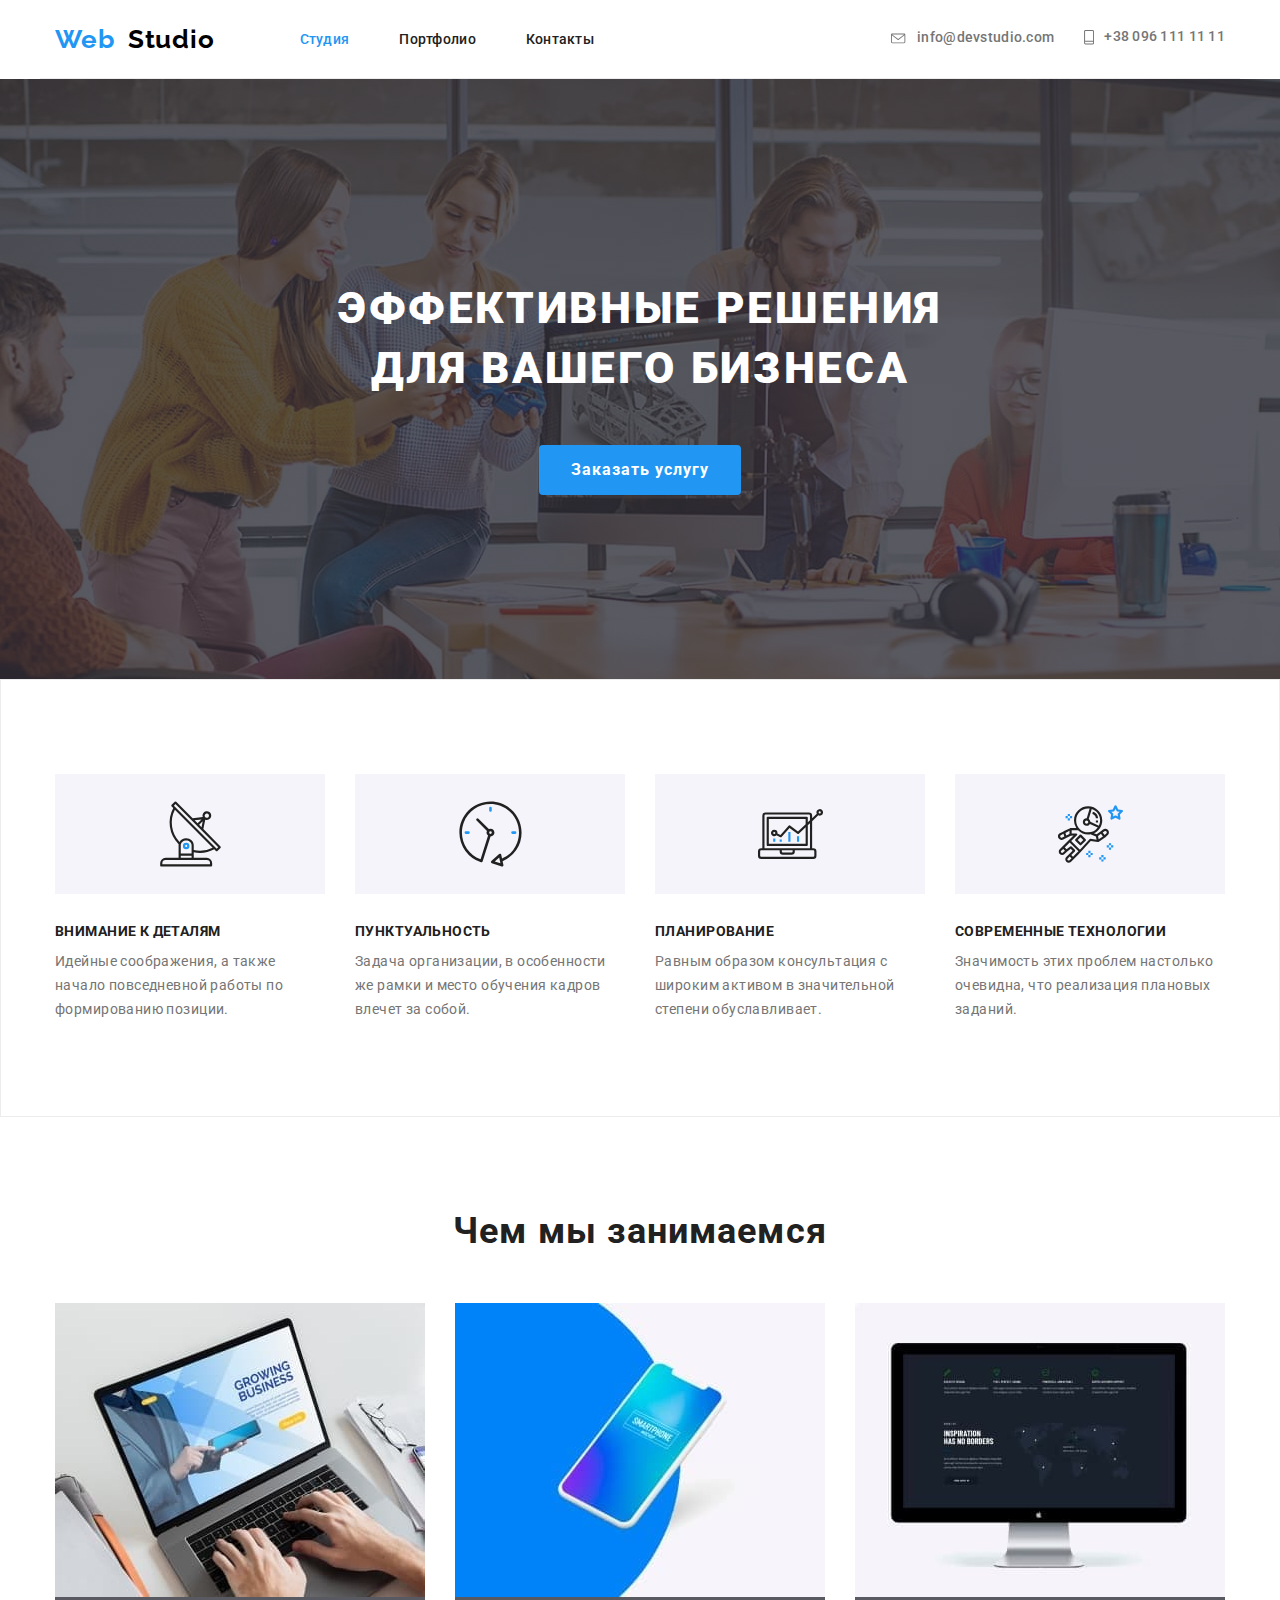
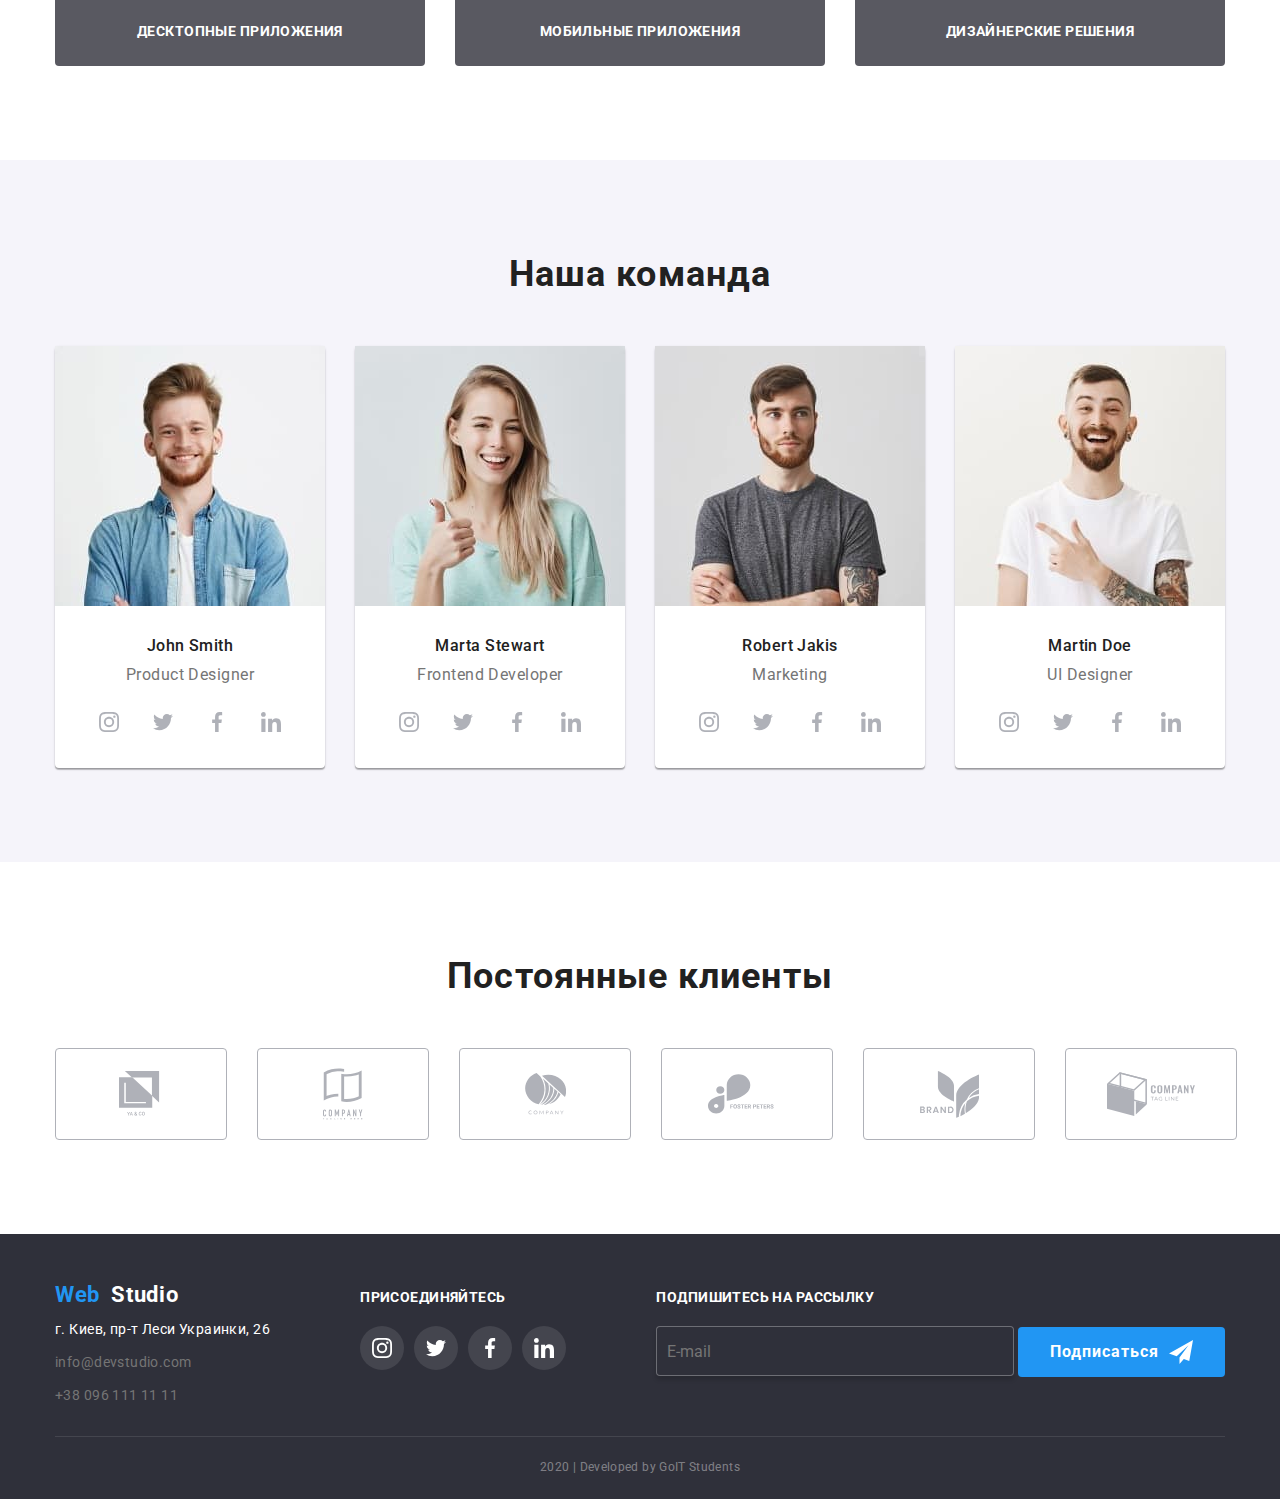
==== commit b6eb2a18: "Исправляет ошибку" ====
--- a/index.html
+++ b/index.html
@@ -21,7 +21,7 @@
     <header class="container page-header">
       <nav class="main-nav">
         <a href="./index.html" class="logo-head link"
-          ><span class="logo-web">Web&nbsp</span
+          ><span class="logo-web">Web &nbsp</span
           ><span class="logo-nav">Studio</span></a
         >
         <!-- Контейнер с навигацией -->
@@ -40,21 +40,20 @@
 
       <ul class="cont-nav list">
         <li class="item mail">
-                    
           <a href="mailto" class="mail link">
             <svg class="mail-icon">
-              <use href="./img/sprite.svg#icon-mailicon">
-              </use>
-            </svg> info@devstudio.com</a>
+              <use href="./img/sprite.svg#icon-mailicon"></use>
+            </svg>
+            info@devstudio.com</a
+          >
         </li>
         <li class="item phone">
-                   
           <a href="tel:380961111111" class="phone link">
             <svg class="phone-icon">
-              <use href="./img/sprite.svg#icon-phoneicon">
-              </use>
+              <use href="./img/sprite.svg#icon-phoneicon"></use>
             </svg>
-            +38 096 111 11 11</a>
+            +38 096 111 11 11</a
+          >
         </li>
       </ul>
     </header>
@@ -64,12 +63,12 @@
 
       <section class="section hero">
         <div class="overley">
-        <h1 class="hero-title">
+          <h1 class="hero-title">
             эффективные решения <br />
             для вашего бизнеса
           </h1>
           <a href="" class="button">Заказать услугу</a>
-          </div>
+        </div>
       </section>
 
       <!-- Наши преимущества -->
@@ -81,10 +80,9 @@
             <li class="item attention">
               <!-- <img class="img" src="./img/antenna.svg" alt="Иконка антенна" /> -->
               <div class="background-icon">
-              <svg class="antenna-icon">
-                <use href="./img/sprite.svg#icon-antenna">
-                </use>
-              </svg>
+                <svg class="antenna-icon">
+                  <use href="./img/sprite.svg#icon-antenna"></use>
+                </svg>
               </div>
               <h3 class="advantage-title">Внимание к деталям</h3>
               <p class="text">
@@ -96,8 +94,7 @@
               <!-- <img class="img" src="./img/clock.svg" alt="Иконка часы" /> -->
               <div class="background-icon">
                 <svg class="antenna-icon">
-                  <use href="./img/sprite.svg#icon-clock">
-                  </use>
+                  <use href="./img/sprite.svg#icon-clock"></use>
                 </svg>
               </div>
               <h3 class="advantage-title">Пунктуальность</h3>
@@ -110,8 +107,7 @@
               <!-- <img class="img" src="./img/diagram.svg" alt="Иконка диаграмма" /> -->
               <div class="background-icon">
                 <svg class="antenna-icon">
-                  <use href="./img/sprite.svg#icon-diagram">
-                  </use>
+                  <use href="./img/sprite.svg#icon-diagram"></use>
                 </svg>
               </div>
               <h3 class="advantage-title">Планирование</h3>
@@ -124,8 +120,7 @@
               <!-- <img class="img" src="./img/astronaut.svg" alt="Иконка астронавт" /> -->
               <div class="background-icon">
                 <svg class="antenna-icon">
-                  <use href="./img/sprite.svg#icon-astronaut">
-                  </use>
+                  <use href="./img/sprite.svg#icon-astronaut"></use>
                 </svg>
               </div>
               <h3 class="advantage-title">Современные технологии</h3>
@@ -136,7 +131,6 @@
             </li>
           </ul>
         </div>
-        </div>
       </section>
 
       <!-- Чем мы занимаемся -->
@@ -194,34 +188,46 @@
               <p class="team-position">Product Designer</p>
               <ul class="list icon">
                 <li class="item social">
-                  <a href="http://instagram.com/" aria-label="ссылка Инстаграмм" class="link">
-                  <svg class="social-icon" width="20" height="20">
-                    <use href="./img/sprite.svg#icon-instagram">
-                    </use>
-                  </svg>
-                  </a>
-                </li>
-                <li class="item social">
-                  <a href="http://twitter.com/" aria-label="ссылка Твиттер" class="link">
-                  <svg class="social-icon" width="20" height="20">
-                    <use href="./img/sprite.svg#icon-twitter">
-                    </use>
-                  </svg>
-                  </a>
-                </li>
-                <li class="item social">
-                  <a href="http://facebook.com/" aria-label="ссылка Фейсбук" class="link">
-                    <svg class="social-icon" width="20" height="20">
-                      <use href="./img/sprite.svg#icon-facebook">
-                      </use>
-                    </svg>
-                  </a>
-                </li>
-                <li class="item social">
-                  <a href="http://linkedin.com/" aria-label="ссылка Фейсбук" class="link">
-                    <svg class="social-icon" width="20" height="20">
-                      <use href="./img/sprite.svg#icon-linkedin">
-                      </use>
+                  <a
+                    href="http://instagram.com/"
+                    aria-label="ссылка Инстаграмм"
+                    class="link"
+                  >
+                    <svg class="social-icon" width="20" height="20">
+                      <use href="./img/sprite.svg#icon-instagram"></use>
+                    </svg>
+                  </a>
+                </li>
+                <li class="item social">
+                  <a
+                    href="http://twitter.com/"
+                    aria-label="ссылка Твиттер"
+                    class="link"
+                  >
+                    <svg class="social-icon" width="20" height="20">
+                      <use href="./img/sprite.svg#icon-twitter"></use>
+                    </svg>
+                  </a>
+                </li>
+                <li class="item social">
+                  <a
+                    href="http://facebook.com/"
+                    aria-label="ссылка Фейсбук"
+                    class="link"
+                  >
+                    <svg class="social-icon" width="20" height="20">
+                      <use href="./img/sprite.svg#icon-facebook"></use>
+                    </svg>
+                  </a>
+                </li>
+                <li class="item social">
+                  <a
+                    href="http://linkedin.com/"
+                    aria-label="ссылка Фейсбук"
+                    class="link"
+                  >
+                    <svg class="social-icon" width="20" height="20">
+                      <use href="./img/sprite.svg#icon-linkedin"></use>
                     </svg>
                   </a>
                 </li>
@@ -240,34 +246,46 @@
               <p class="team-position">Frontend Developer</p>
               <ul class="list icon">
                 <li class="item social">
-                  <a href="http://instagram.com/" aria-label="ссылка Инстаграмм" class="link">
-                    <svg class="social-icon" width="20" height="20">
-                      <use href="./img/sprite.svg#icon-instagram">
-                      </use>
-                    </svg>
-                  </a>
-                </li>
-                <li class="item social">
-                  <a href="http://twitter.com/" aria-label="ссылка Твиттер" class="link">
-                    <svg class="social-icon" width="20" height="20">
-                      <use href="./img/sprite.svg#icon-twitter">
-                      </use>
-                    </svg>
-                  </a>
-                </li>
-                <li class="item social">
-                  <a href="http://facebook.com/" aria-label="ссылка Фейсбук" class="link">
-                    <svg class="social-icon" width="20" height="20">
-                      <use href="./img/sprite.svg#icon-facebook">
-                      </use>
-                    </svg>
-                  </a>
-                </li>
-                <li class="item social">
-                  <a href="http://linkedin.com/" aria-label="ссылка Фейсбук" class="link">
-                    <svg class="social-icon" width="20" height="20">
-                      <use href="./img/sprite.svg#icon-linkedin">
-                      </use>
+                  <a
+                    href="http://instagram.com/"
+                    aria-label="ссылка Инстаграмм"
+                    class="link"
+                  >
+                    <svg class="social-icon" width="20" height="20">
+                      <use href="./img/sprite.svg#icon-instagram"></use>
+                    </svg>
+                  </a>
+                </li>
+                <li class="item social">
+                  <a
+                    href="http://twitter.com/"
+                    aria-label="ссылка Твиттер"
+                    class="link"
+                  >
+                    <svg class="social-icon" width="20" height="20">
+                      <use href="./img/sprite.svg#icon-twitter"></use>
+                    </svg>
+                  </a>
+                </li>
+                <li class="item social">
+                  <a
+                    href="http://facebook.com/"
+                    aria-label="ссылка Фейсбук"
+                    class="link"
+                  >
+                    <svg class="social-icon" width="20" height="20">
+                      <use href="./img/sprite.svg#icon-facebook"></use>
+                    </svg>
+                  </a>
+                </li>
+                <li class="item social">
+                  <a
+                    href="http://linkedin.com/"
+                    aria-label="ссылка Фейсбук"
+                    class="link"
+                  >
+                    <svg class="social-icon" width="20" height="20">
+                      <use href="./img/sprite.svg#icon-linkedin"></use>
                     </svg>
                   </a>
                 </li>
@@ -284,40 +302,52 @@
               />
               <h3 class="team-title">Robert Jakis</h3>
               <p class="team-position">Marketing</p>
-            <ul class="list icon">
-              <li class="item social">
-                <a href="http://instagram.com/" aria-label="ссылка Инстаграмм" class="link">
-                  <svg class="social-icon" width="20" height="20">
-                    <use href="./img/sprite.svg#icon-instagram">
-                    </use>
-                  </svg>
-                </a>
-              </li>
-              <li class="item social">
-                <a href="http://twitter.com/" aria-label="ссылка Твиттер" class="link">
-                  <svg class="social-icon" width="20" height="20">
-                    <use href="./img/sprite.svg#icon-twitter">
-                    </use>
-                  </svg>
-                </a>
-              </li>
-              <li class="item social">
-                <a href="http://facebook.com/" aria-label="ссылка Фейсбук" class="link">
-                  <svg class="social-icon" width="20" height="20">
-                    <use href="./img/sprite.svg#icon-facebook">
-                    </use>
-                  </svg>
-                </a>
-              </li>
-              <li class="item social">
-                <a href="http://linkedin.com/" aria-label="ссылка Фейсбук" class="link">
-                  <svg class="social-icon" width="20" height="20">
-                    <use href="./img/sprite.svg#icon-linkedin">
-                    </use>
-                  </svg>
-                </a>
-              </li>
-            </ul>
+              <ul class="list icon">
+                <li class="item social">
+                  <a
+                    href="http://instagram.com/"
+                    aria-label="ссылка Инстаграмм"
+                    class="link"
+                  >
+                    <svg class="social-icon" width="20" height="20">
+                      <use href="./img/sprite.svg#icon-instagram"></use>
+                    </svg>
+                  </a>
+                </li>
+                <li class="item social">
+                  <a
+                    href="http://twitter.com/"
+                    aria-label="ссылка Твиттер"
+                    class="link"
+                  >
+                    <svg class="social-icon" width="20" height="20">
+                      <use href="./img/sprite.svg#icon-twitter"></use>
+                    </svg>
+                  </a>
+                </li>
+                <li class="item social">
+                  <a
+                    href="http://facebook.com/"
+                    aria-label="ссылка Фейсбук"
+                    class="link"
+                  >
+                    <svg class="social-icon" width="20" height="20">
+                      <use href="./img/sprite.svg#icon-facebook"></use>
+                    </svg>
+                  </a>
+                </li>
+                <li class="item social">
+                  <a
+                    href="http://linkedin.com/"
+                    aria-label="ссылка Фейсбук"
+                    class="link"
+                  >
+                    <svg class="social-icon" width="20" height="20">
+                      <use href="./img/sprite.svg#icon-linkedin"></use>
+                    </svg>
+                  </a>
+                </li>
+              </ul>
             </li>
 
             <!-- Martin Doe -->
@@ -332,34 +362,46 @@
               <p class="team-position">UI Designer</p>
               <ul class="list icon">
                 <li class="item social">
-                  <a href="http://instagram.com/" aria-label="ссылка Инстаграмм" class="link">
-                    <svg class="social-icon" width="20" height="20">
-                      <use href="./img/sprite.svg#icon-instagram">
-                      </use>
-                    </svg>
-                  </a>
-                </li>
-                <li class="item social">
-                  <a href="http://twitter.com/" aria-label="ссылка Твиттер" class="link">
-                    <svg class="social-icon" width="20" height="20">
-                      <use href="./img/sprite.svg#icon-twitter">
-                      </use>
-                    </svg>
-                  </a>
-                </li>
-                <li class="item social">
-                  <a href="http://facebook.com/" aria-label="ссылка Фейсбук" class="link">
-                    <svg class="social-icon" width="20" height="20">
-                      <use href="./img/sprite.svg#icon-facebook">
-                      </use>
-                    </svg>
-                  </a>
-                </li>
-                <li class="item social">
-                  <a href="http://linkedin.com/" aria-label="ссылка Фейсбук" class="link">
-                    <svg class="social-icon" width="20" height="20">
-                      <use href="./img/sprite.svg#icon-linkedin">
-                      </use>
+                  <a
+                    href="http://instagram.com/"
+                    aria-label="ссылка Инстаграмм"
+                    class="link"
+                  >
+                    <svg class="social-icon" width="20" height="20">
+                      <use href="./img/sprite.svg#icon-instagram"></use>
+                    </svg>
+                  </a>
+                </li>
+                <li class="item social">
+                  <a
+                    href="http://twitter.com/"
+                    aria-label="ссылка Твиттер"
+                    class="link"
+                  >
+                    <svg class="social-icon" width="20" height="20">
+                      <use href="./img/sprite.svg#icon-twitter"></use>
+                    </svg>
+                  </a>
+                </li>
+                <li class="item social">
+                  <a
+                    href="http://facebook.com/"
+                    aria-label="ссылка Фейсбук"
+                    class="link"
+                  >
+                    <svg class="social-icon" width="20" height="20">
+                      <use href="./img/sprite.svg#icon-facebook"></use>
+                    </svg>
+                  </a>
+                </li>
+                <li class="item social">
+                  <a
+                    href="http://linkedin.com/"
+                    aria-label="ссылка Фейсбук"
+                    class="link"
+                  >
+                    <svg class="social-icon" width="20" height="20">
+                      <use href="./img/sprite.svg#icon-linkedin"></use>
                     </svg>
                   </a>
                 </li>
@@ -379,48 +421,42 @@
             <li class="item">
               <a href="" class="link">
                 <svg class="customer-icon" width="44" height="49">
-                  <use href="./img/sprite.svg#icon-customer-logo-1">
-                  </use>
+                  <use href="./img/sprite.svg#icon-customer-logo-1"></use>
                 </svg>
               </a>
             </li>
             <li class="item">
               <a href="" class="link">
                 <svg class="customer-icon" width="40" height="52">
-                  <use href="./img/sprite.svg#icon-customer-logo-2">
-                  </use>
+                  <use href="./img/sprite.svg#icon-customer-logo-2"></use>
                 </svg>
               </a>
             </li>
             <li class="item">
               <a href="" class="link">
                 <svg class="customer-icon" width="41" height="42">
-                  <use href="./img/sprite.svg#icon-customer-logo-3">
-                  </use>
+                  <use href="./img/sprite.svg#icon-customer-logo-3"></use>
                 </svg>
               </a>
             </li>
             <li class="item">
               <a href="" class="link">
                 <svg class="customer-icon" width="79" height="42">
-                  <use href="./img/sprite.svg#icon-customer-logo-4">
-                  </use>
+                  <use href="./img/sprite.svg#icon-customer-logo-4"></use>
                 </svg>
               </a>
             </li>
             <li class="item">
               <a href="" class="link">
                 <svg class="customer-icon" width="59" height="47">
-                  <use href="./img/sprite.svg#icon-customer-logo-5">
-                  </use>
+                  <use href="./img/sprite.svg#icon-customer-logo-5"></use>
                 </svg>
               </a>
             </li>
             <li class="item">
               <a href="" class="link">
                 <svg class="customer-icon" width="88" height="45">
-                  <use href="./img/sprite.svg#icon-customer-logo-6">
-                  </use>
+                  <use href="./img/sprite.svg#icon-customer-logo-6"></use>
                 </svg>
               </a>
             </li>
@@ -434,7 +470,7 @@
       <div class="container info">
         <div class="foot-child">
           <a href="./index.html" class="logo-foot link"
-            ><span class="logo-web">Web&nbsp</span
+            ><span class="logo-web">Web &nbsp</span
             ><span class="logo-foot">Studio</span></a
           >
 
@@ -450,7 +486,6 @@
         </div>
 
         <div class="foot-link">
-          
           <b>присоединяйтесь</b>
           <!-- Соц ссылки -->
           <div class="social">
@@ -460,52 +495,44 @@
                   href="http://instagram.com/"
                   aria-label="Ссылка на instagram"
                   class="link"
-                  >
+                >
                   <svg class="social-icon" width="20" height="20">
-                    <use href="./img/sprite.svg#icon-instagram">
-                    </use>
+                    <use href="./img/sprite.svg#icon-instagram"></use>
                   </svg>
-                  </a
-                >
+                </a>
               </li>
               <li class="item">
                 <a
                   href="http://twitter.com/"
                   aria-label="Ссылка на twitter"
-                  class="link  twit"
-                  >
+                  class="link twit"
+                >
                   <svg class="social-icon" width="20" height="20">
-                    <use href="./img/sprite.svg#icon-twitter">
-                    </use>
+                    <use href="./img/sprite.svg#icon-twitter"></use>
                   </svg>
-                  </a
-                >
+                </a>
               </li>
               <li class="item">
                 <a
                   href="http://facebook.com/"
                   aria-label="Ссылка на facebook"
-                  class="link  face"
-                  >
+                  class="link face"
+                >
                   <svg class="social-icon" width="20" height="20">
-                    <use href="./img/sprite.svg#icon-facebook">
-                    </use>
+                    <use href="./img/sprite.svg#icon-facebook"></use>
                   </svg>
-                  </a
-                >
+                </a>
               </li>
               <li class="item">
                 <a
                   href="http://linkedin.com/"
                   aria-label="Ссылка на linkedin"
                   class="link linkd"
-                  >
+                >
                   <svg class="social-icon" width="20" height="20">
-                    <use href="./img/sprite.svg#icon-linkedin">
-                    </use>
+                    <use href="./img/sprite.svg#icon-linkedin"></use>
                   </svg>
-                  </a
-                >
+                </a>
               </li>
             </ul>
           </div>
